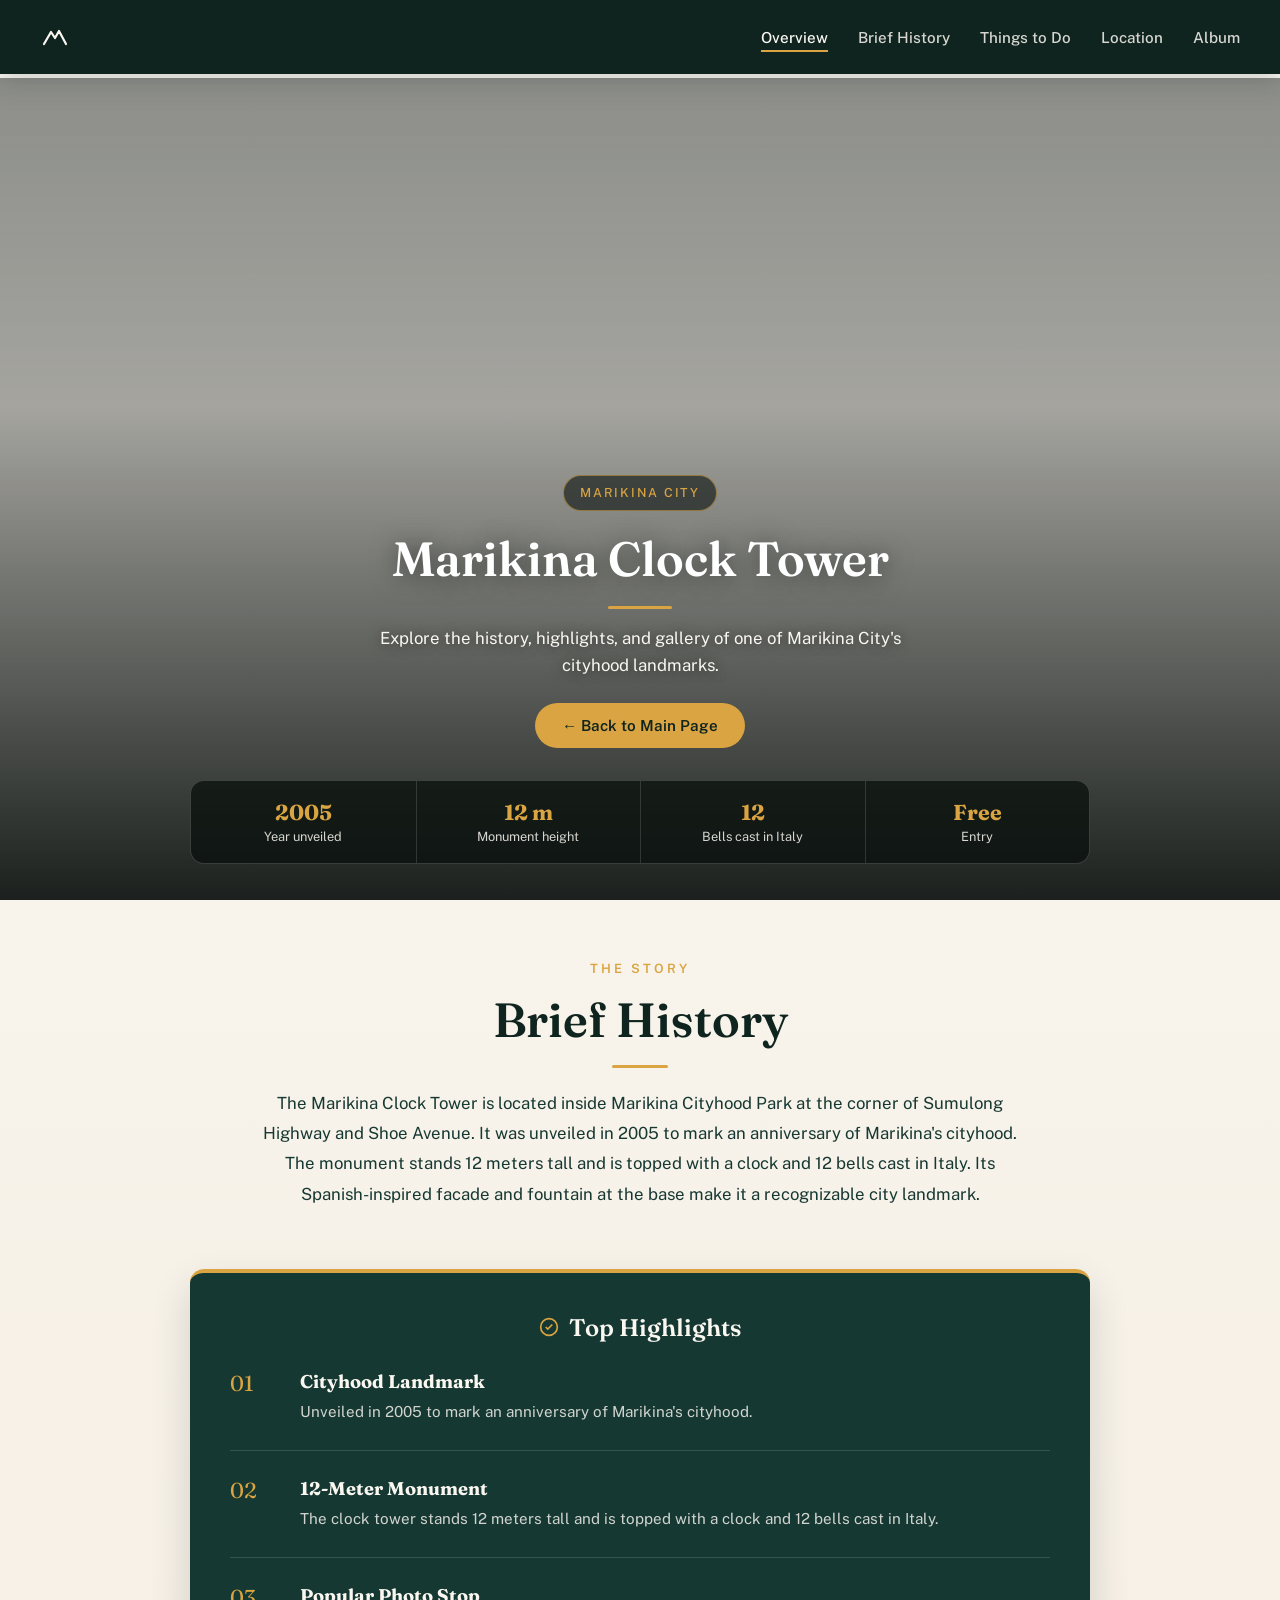
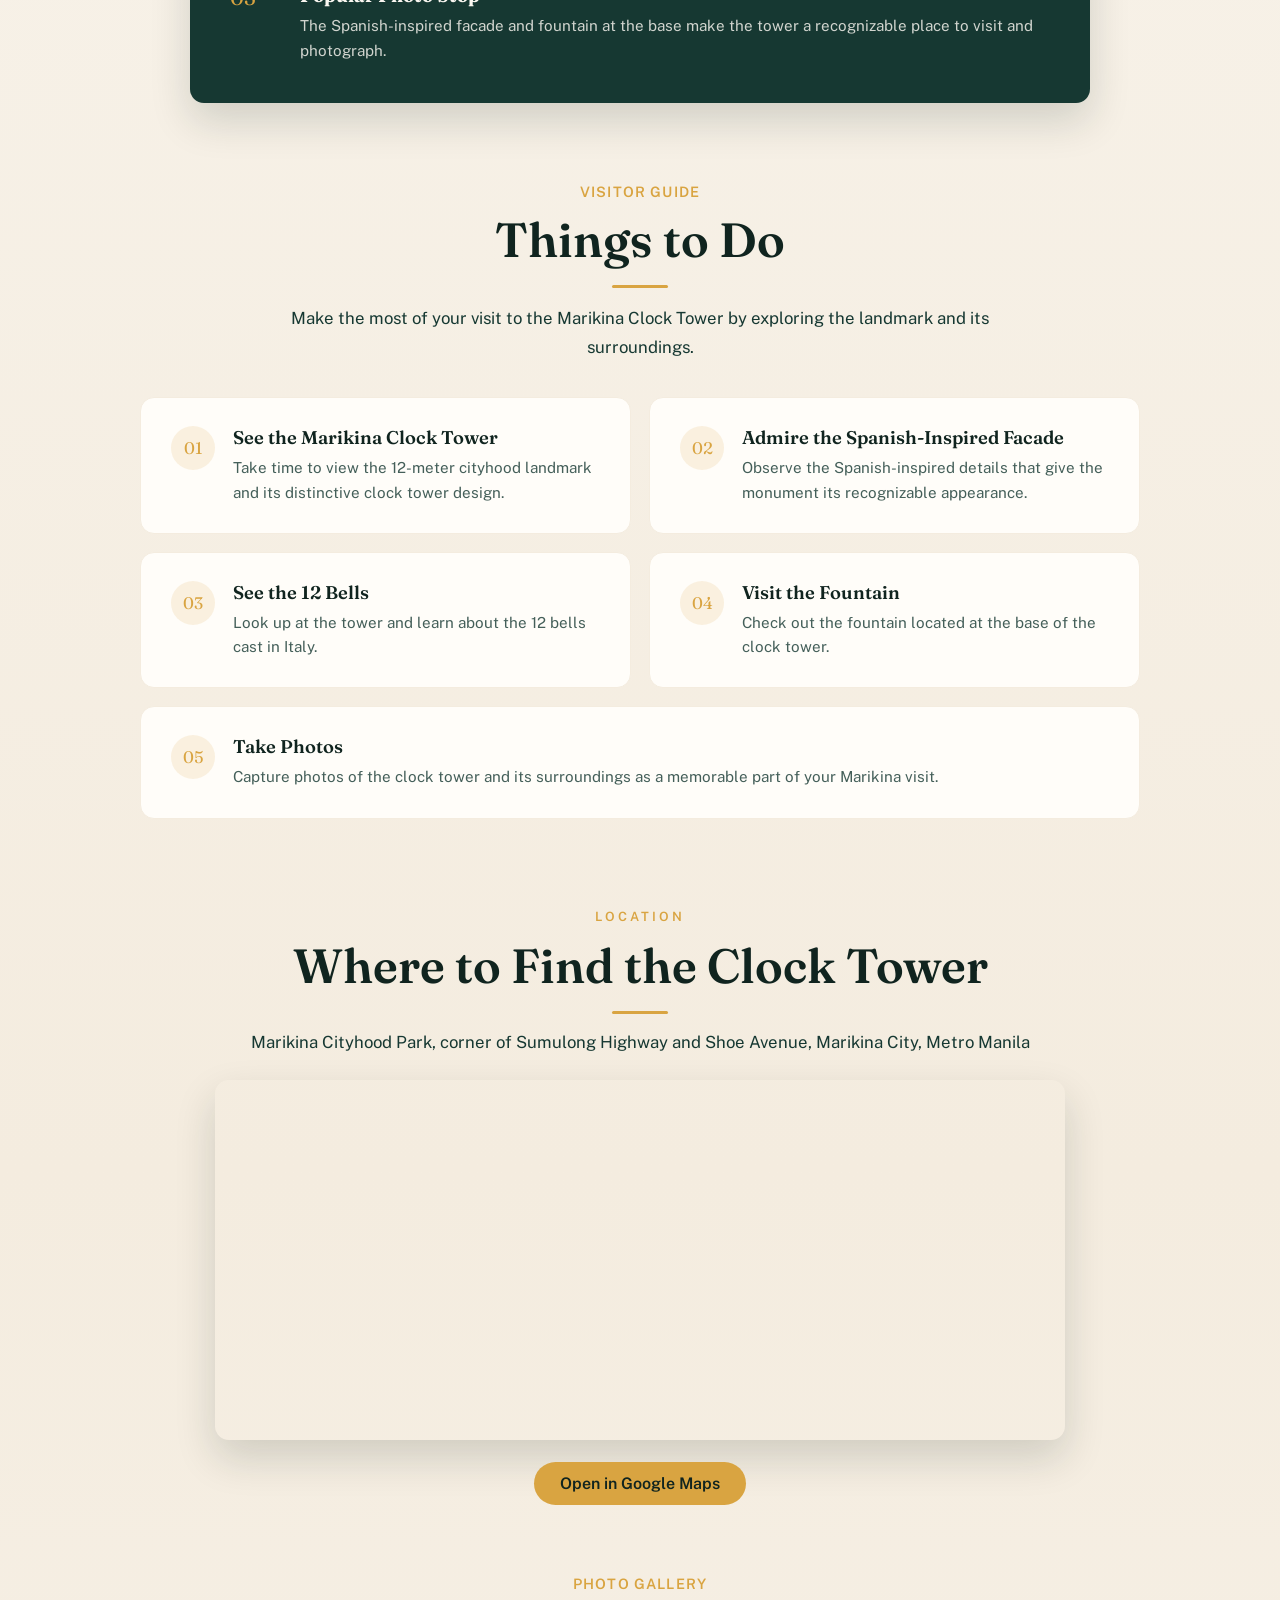
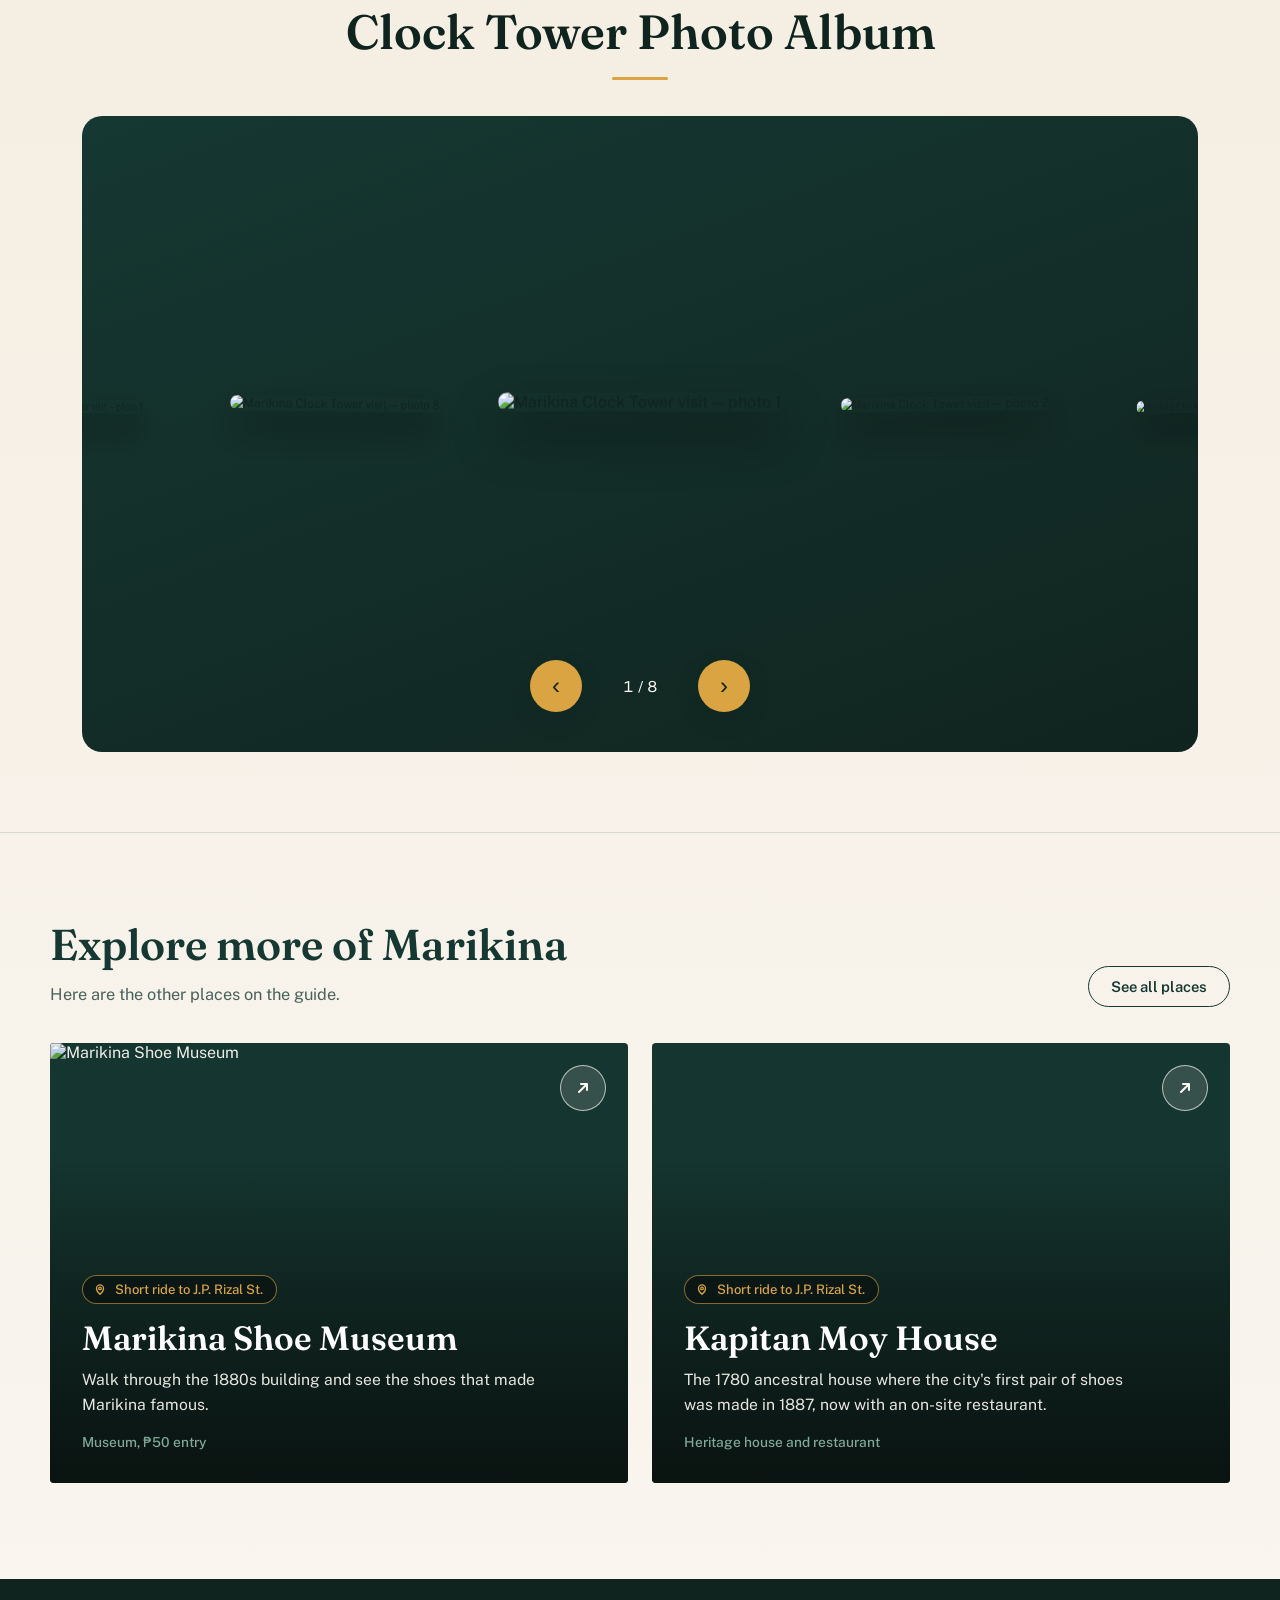
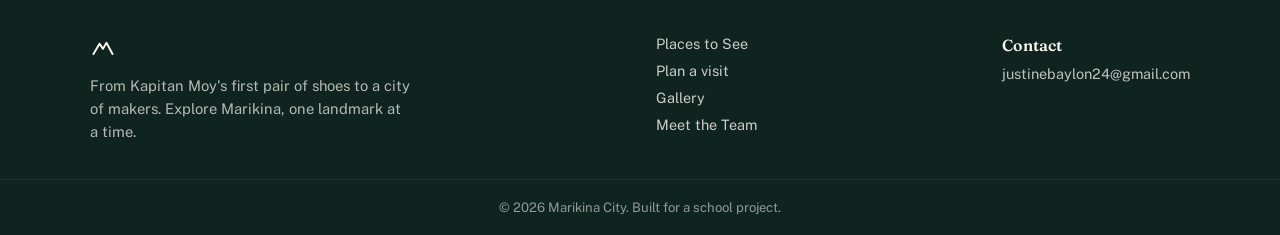
==== file/clocktowergallery.html @ 5e5886c7 "Add files via upload" ====
<!DOCTYPE html>
<html lang="en">
<head>
<meta charset="UTF-8">
<meta name="viewport" content="width=device-width, initial-scale=1.0">
<title>Gallery — Marikina City Travel Guide</title>
<link rel="preconnect" href="https://fonts.googleapis.com">
<link rel="preconnect" href="https://fonts.gstatic.com" crossorigin>
<link href="https://fonts.googleapis.com/css2?family=Fraunces:ital,opsz,wght@0,9..144,300;0,9..144,500;0,9..144,600;1,9..144,500&family=Public+Sans:wght@400;500;600&display=swap" rel="stylesheet">
<style>
:root{
  --ink:        #10241F;
  --deep-teal:  #163832;
  --forest:     #2C6B57;
  --sage:       #7FA998;
  --sand:       #F4ECDF;
  --cream:      #FAF7F1;
  --gold:       #D9A441;
  --coral:      #C9633B;

  --font-display: "Fraunces", Georgia, serif;
  --font-body: "Public Sans", -apple-system, Segoe UI, Roboto, sans-serif;

  --max-w: 1180px;
  --radius: 4px;
}

*{ box-sizing:border-box; }
html{ scroll-behavior:smooth; }
body{
  margin:0;
  font-family:var(--font-body);
  color:var(--ink);
  background:linear-gradient(180deg, var(--cream) 0%, var(--sand) 55%, var(--cream) 100%);
  -webkit-font-smoothing:antialiased;
}
h1,h2,h3{ font-family:var(--font-display); margin:0; font-weight:600; }
p{ margin:0; }
a{ color:inherit; text-decoration:none; }
img,svg{ display:block; max-width:100%; }
section{ padding:96px 32px; }
@media (max-width:720px){ section{ padding:64px 20px; } }

.btn{
  display:inline-flex;
  align-items:center;
  gap:8px;
  padding:13px 26px;
  border-radius:999px;
  font-family:var(--font-body);
  font-weight:600;
  font-size:0.95rem;
  border:1.5px solid transparent;
  cursor:pointer;
  transition:transform .18s ease, background .18s ease, color .18s ease, border-color .18s ease;
}
.btn:hover{ transform:translateY(-1px); }
.btn-solid{ background:var(--gold); color:var(--ink); }
.btn-solid:hover{ background:#e5b25c; }
.btn-outline{ border-color:rgba(250,247,241,0.6); color:var(--cream); }
.btn-outline:hover{ border-color:var(--cream); background:rgba(250,247,241,0.1); }
.about-panel-btn{
  margin-top:24px;
  border-color:var(--deep-teal);
  color:var(--deep-teal);
}
.about-panel-btn:hover{ background:var(--deep-teal); color:var(--cream); }
.btn-ghost{ border-color:var(--deep-teal); color:var(--deep-teal); }
.btn-ghost:hover{ background:var(--deep-teal); color:var(--cream); }

.site-nav{
  position:fixed;
  top:0; left:0; right:0;
  z-index:50;
  display:flex;
  align-items:center;
  gap:36px;
  padding:22px 40px;
  color:var(--cream);
  background:var(--ink);
  box-shadow:0 8px 24px rgba(16,36,31,0.18);
}
.mark{ color:var(--cream); display:flex; }
.nav-links{
  display:flex;
  gap:30px;
  margin-left:auto;
  font-size:0.95rem;
  font-weight:500;
}
.nav-links a{ opacity:0.9; transition:opacity .15s; }
.nav-links a:hover{ opacity:1; }
.nav-toggle{ display:none; background:none; border:0; cursor:pointer; padding:6px; }
.nav-toggle span{ display:block; width:22px; height:2px; background:var(--cream); margin:5px 0; }

@media (max-width:820px){
  .nav-links, .btn-ghost{ display:none; }
  .nav-toggle{ display:block; margin-left:auto; }
  .nav-links.is-open{
    display:flex;
    position:absolute;
    top:100%; left:0; right:0;
    flex-direction:column;
    gap:0;
    background:var(--ink);
    padding:8px 24px 20px;
    margin-right:0;
  }
  .nav-links.is-open a{ padding:12px 0; border-bottom:1px solid rgba(250,247,241,0.1); }
}

.hero{
  position:relative;
  min-height:100svh;
  display:flex;
  flex-direction:column;
  justify-content:flex-end;
  overflow:hidden;
  color:var(--cream);
}
.hero-slides{ position:absolute; inset:0; }
.hero-slide{
  position:absolute; inset:0;
  opacity:0;
  transition:opacity .9s ease;
}
.hero-slide.is-active{ opacity:1; }
.scene{ width:100%; height:100%; object-fit:cover; object-position:center; }

.hero-scrim{
  position:absolute; inset:0;
  background:linear-gradient(180deg, rgba(15,20,15,0.15) 0%, rgba(10,15,12,0.15) 40%, rgba(8,12,10,0.78) 100%);
  pointer-events:none;
}

.hero-content{
  position:relative;
  z-index:5;
  padding:0 48px 56px;
  max-width:680px;
}
.hero-kicker{
  font-size:0.95rem;
  font-weight:500;
  opacity:0.85;
  margin-bottom:14px;
}
.hero-title{
  font-size:clamp(2.6rem, 6vw, 4.4rem);
  line-height:1.02;
  margin-bottom:18px;
}
.hero-copy{
  font-size:1.05rem;
  line-height:1.55;
  max-width:52ch;
  opacity:0.92;
  margin-bottom:30px;
}
.hero-actions{ display:flex; gap:14px; flex-wrap:wrap; }

.hero-controls{
  position:relative;
  z-index:5;
  display:flex;
  align-items:center;
  gap:18px;
  padding:0 48px;
}
.hero-arrow{
  flex:none;
  width:42px; height:42px;
  border-radius:50%;
  border:1.5px solid rgba(250,247,241,0.45);
  background:rgba(250,247,241,0.06);
  color:var(--cream);
  display:flex; align-items:center; justify-content:center;
  cursor:pointer;
  transition:background .15s, border-color .15s;
}
.hero-arrow:hover{ background:rgba(250,247,241,0.16); border-color:var(--cream); }

.hero-thumbs{
  display:flex;
  gap:10px;
  overflow-x:auto;
  flex:1;
  scrollbar-width:none;
}
.hero-thumbs::-webkit-scrollbar{ display:none; }
.hero-thumb{
  flex:none;
  display:flex;
  align-items:center;
  gap:10px;
  padding:9px 14px 9px 9px;
  border-radius:999px;
  border:1px solid rgba(250,247,241,0.25);
  background:rgba(15,20,17,0.35);
  color:var(--cream);
  cursor:pointer;
  transition:border-color .15s, background .15s;
}
.hero-thumb:hover{ border-color:rgba(250,247,241,0.6); }
.hero-thumb.is-active{ border-color:var(--gold); background:rgba(217,164,65,0.18); }
.thumb-swatch{
  width:26px; height:26px;
  border-radius:50%;
  flex:none;
}
.swatch-0{ background:linear-gradient(180deg,#F4E3C6,#C97B58); }
.swatch-1{ background:linear-gradient(180deg,#DCEDE6,#4F8E77); }
.swatch-2{ background:linear-gradient(180deg,#F4D9B8,#A85B45); }
.swatch-3{ background:linear-gradient(180deg,#2C3E63,#0E1B33); }
.thumb-label{ font-size:0.82rem; font-weight:500; white-space:nowrap; }
@media (max-width:640px){ .thumb-label{ display:none; } }

.hero-progress{
  position:relative;
  z-index:5;
  padding:18px 48px 30px;
  display:flex;
  align-items:center;
  gap:16px;
}
.hero-count{ font-size:0.85rem; opacity:0.85; flex:none; font-variant-numeric:tabular-nums; }
.progress-track{
  flex:1;
  height:2px;
  background:rgba(250,247,241,0.25);
  border-radius:2px;
  overflow:hidden;
}
.progress-fill{
  height:100%;
  width:25%;
  background:var(--gold);
  transition:width .35s ease;
}

@media (max-width:640px){
  .hero-content{ padding:0 22px 36px; }
  .hero-controls{ padding:0 22px; }
  .hero-progress{ padding:16px 22px 24px; }
}

.about-tabs{
  max-width:var(--max-w);
  margin:0 auto 48px;
  display:flex;
  gap:12px;
  flex-wrap:wrap;
}
.about-tab{
  padding:11px 22px;
  border-radius:999px;
  border:1.5px solid var(--sand);
  background:transparent;
  color:var(--deep-teal);
  font-family:var(--font-body);
  font-weight:600;
  font-size:0.9rem;
  cursor:pointer;
  transition:background .15s, color .15s, border-color .15s;
}
.about-tab:hover{ border-color:var(--forest); }
.about-tab.is-active{ background:var(--deep-teal); color:var(--cream); border-color:var(--deep-teal); }

.about-panels{ max-width:var(--max-w); margin:0 auto; }
.about-panel{ display:none; }
.about-panel.is-active{
  display:grid;
  grid-template-columns:1fr 1.2fr;
  gap:56px;
  align-items:center;
}
.about-panel-image img{
  width:100%;
  aspect-ratio:4/3;
  object-fit:cover;
  border-radius:var(--radius);
}
.about-panel-text h2{ font-size:2rem; margin-bottom:20px; }
.about-panel-text p{ font-size:1.05rem; line-height:1.65; color:var(--deep-teal); margin-bottom:16px; }
.about-stats{
  display:flex;
  gap:32px;
  flex-wrap:wrap;
  margin-top:24px;
  padding-top:24px;
  border-top:2px solid var(--sand);
}
.stat-value{
  display:block;
  font-family:var(--font-display);
  font-size:1.7rem;
  color:var(--forest);
}
.stat-label{
  display:block;
  font-size:0.9rem;
  color:var(--deep-teal);
  opacity:0.75;
  margin-top:2px;
}
@media (max-width:820px){
  .about-panel.is-active{ grid-template-columns:1fr; gap:28px; }
}

.highlights{ background:var(--deep-teal); color:var(--cream); }
.highlights h2{
  max-width:var(--max-w);
  margin:0 auto 40px;
  font-size:2rem;
}
.highlight-grid{
  max-width:var(--max-w);
  margin:0 auto;
  display:grid;
  grid-template-columns:repeat(3, 1fr);
  gap:2px;
  background:rgba(250,247,241,0.15);
}
.highlight-card{
  background:var(--deep-teal);
  padding:36px 30px;
}
.card-icon{ width:36px; height:36px; color:var(--gold); margin-bottom:22px; }
.highlight-card h3{ font-size:1.25rem; margin-bottom:10px; }
.highlight-card p{ font-size:0.95rem; line-height:1.55; opacity:0.82; }
@media (max-width:820px){ .highlight-grid{ grid-template-columns:1fr; } }

.gallery{ max-width:var(--max-w); margin:0 auto; }
.gallery h2{ font-size:2rem; margin-bottom:12px; }
.gallery-subtitle{
  font-size:1.05rem;
  color:var(--deep-teal);
  margin-bottom:48px;
  max-width:56ch;
}

.gallery-hero{
  position:relative;
  margin-top:78px;
  min-height:calc(100svh - 78px);
  display:flex;
  flex-direction:column;
  justify-content:flex-end;
  overflow:hidden;
  color:var(--cream);
}
.gallery-hero-bg{
  position:absolute;
  top:-12%; left:0; right:0;
  height:124%;
  background:url('pictures/57.jpg') center/cover no-repeat;
  will-change:transform;
  pointer-events:none;
}
.gallery-hero-scrim{
  position:absolute; inset:0;
  background:linear-gradient(180deg, rgba(15,20,15,0.15) 0%, rgba(10,15,12,0.25) 45%, rgba(8,12,10,0.85) 100%);
  pointer-events:none;
}
.gallery-page{ padding:0; max-width:none; }
.gallery-page-head{
  position:relative;
  z-index:2;
  max-width:640px;
  margin:0 auto;
  padding:0 40px 64px;
  text-align:center;
}
.gallery-page-kicker{
  font-size:0.95rem;
  font-weight:500;
  color:var(--gold);
  margin-bottom:10px;
}
.gallery-page-head h1{ font-size:clamp(2.2rem, 5vw, 3rem); margin-bottom:16px; }
.gallery-page-head p{ font-size:1.05rem; line-height:1.6; color:var(--cream); opacity:.92; }
.gallery-back-btn{ margin-top:24px; background:var(--gold); color:var(--ink); }
.gallery-back-btn:hover{ background:#e5b25c; }
.gallery-body{ max-width:var(--max-w); margin:0 auto; padding:64px 32px 80px; }
@media (max-width:640px){
  .gallery-page-head{ padding:0 22px 44px; }
  .gallery-body{ padding:48px 20px 56px; }
}

.cf-stage{
  position:relative;
  display:flex;
  flex-direction:column;
  align-items:center;
  justify-content:center;
  gap:28px;
  padding:48px 24px 56px;
  border-radius:16px;
  background:linear-gradient(160deg, rgba(217,164,65,0.10) 0%, rgba(22,56,50,0.06) 100%);
  border:1px solid rgba(22,56,50,0.08);
  perspective:1400px;
}
.cf-track{
  position:relative;
  width:100%;
  max-width:640px;
  height:460px;
  transform-style:preserve-3d;
}
.cf-card{
  position:absolute;
  top:50%;
  left:50%;
  max-width:480px;
  max-height:460px;
  width:auto;
  height:auto;
  border-radius:var(--radius);
  overflow:hidden;
  box-shadow:0 20px 40px rgba(16,36,31,0.28);
  cursor:pointer;
  transition:transform .5s ease, opacity .5s ease;
  backface-visibility:hidden;
}
.cf-card img{
  display:block;
  max-width:480px;
  max-height:460px;
  width:auto;
  height:auto;
  border-radius:var(--radius);
}
.cf-controls{
  position:relative;
  z-index:10;
  display:flex;
  justify-content:center;
  gap:20px;
}
.cf-arrow{
  width:52px; height:52px;
  border-radius:50%;
  border:none;
  background:var(--deep-teal);
  color:var(--cream);
  font-size:1.5rem;
  line-height:1;
  display:flex; align-items:center; justify-content:center;
  cursor:pointer;
  box-shadow:0 8px 20px rgba(16,36,31,0.25);
  transition:background .15s, transform .15s;
}
.cf-arrow:hover{ background:var(--forest); transform:translateY(-2px); }
@media (max-width:640px){
  .cf-track{ max-width:320px; height:340px; }
  .cf-card{ max-width:300px; max-height:340px; }
  .cf-card img{ max-width:300px; max-height:340px; }
  .cf-arrow{ width:44px; height:44px; font-size:1.3rem; }
}
@media (prefers-reduced-motion: reduce){
  .cf-card{ transition:none; }
}

.visit{ background:var(--sand); }
.visit-inner{
  max-width:640px;
  margin:0 auto;
  text-align:center;
}
.visit h2{ font-size:2rem; margin-bottom:16px; }
.visit p{ font-size:1.05rem; line-height:1.6; color:var(--deep-teal); margin-bottom:28px; }

.site-footer{
  background:var(--ink);
  color:var(--cream);
  font-size:0.9rem;
}
.footer-top{
  max-width:var(--max-w);
  margin:0 auto;
  display:flex;
  flex-wrap:wrap;
  gap:40px;
  justify-content:space-between;
  padding:56px 40px 36px;
}
.footer-about{ max-width:320px; }
.footer-about .mark{ color:var(--cream); margin-bottom:14px; }
.footer-about p{ opacity:0.7; line-height:1.55; font-size:0.92rem; }
.footer-links{ display:flex; flex-direction:column; gap:10px; }
.footer-links a{ opacity:0.8; }
.footer-links a:hover{ opacity:1; }
.footer-contact h3{
  font-family:var(--font-display);
  font-size:1rem;
  font-weight:600;
  margin-bottom:10px;
}
.footer-contact p{ opacity:0.75; margin-bottom:10px; }
.footer-social{ display:flex; gap:16px; }
.footer-social a{ opacity:0.8; font-size:0.85rem; }
.footer-social a:hover{ opacity:1; }
.footer-bottom{
  text-align:center;
  padding:20px 24px;
  border-top:1px solid rgba(250,247,241,0.12);
  opacity:0.55;
  font-size:0.82rem;
}
@media (max-width:640px){
  .footer-top{ padding:40px 22px 28px; gap:28px; }
}

.visit-maps{
  max-width:var(--max-w);
  margin:0 auto 40px;
  display:grid;
  grid-template-columns:repeat(3, 1fr);
  gap:24px;
  padding:0 32px;
}
.visit-map-card{ text-align:left; }
.visit-map-card iframe{
  width:100%;
  height:220px;
  border:0;
  border-radius:var(--radius);
  display:block;
}
.visit-map-card p{
  margin-top:10px;
  font-size:0.85rem;
  line-height:1.4;
  color:var(--deep-teal);
}
.visit-map-card strong{ font-family:var(--font-display); font-weight:600; }
@media (max-width:820px){
  .visit-maps{ grid-template-columns:1fr; padding:0 20px; }
}

@media (prefers-reduced-motion: reduce){
  html{ scroll-behavior:auto; }
  .hero-slide{ transition:none; }
  .btn{ transition:none; }
}
:focus-visible{
  outline:2px solid var(--gold);
  outline-offset:2px;
}

/* ===== VISITOR GUIDE SECTIONS ===== */
.brief-history{max-width:900px;margin:20px auto 60px;text-align:center;}
.brief-history h2{font-size:clamp(2rem,5vw,3rem);margin-bottom:20px;}
.brief-history p{max-width:760px;margin:0 auto;font-size:1.05rem;line-height:1.8;color:var(--deep-teal);}
.about-highlights{max-width:900px;margin:0 auto 80px;padding:40px;background:var(--deep-teal);color:var(--cream);border-radius:var(--radius);box-shadow:0 18px 40px rgba(16,36,31,0.16);}
.about-highlights h3{display:flex;align-items:center;gap:10px;font-size:1.5rem;margin-bottom:28px;justify-content:center;}
.about-highlights h3 svg{color:var(--gold);stroke:var(--gold);flex:none;}
.about-highlights ol{list-style:none;padding:0;margin:0;display:grid;gap:26px;}
.about-highlights li{display:grid;grid-template-columns:52px 1fr;gap:18px;align-items:start;padding-bottom:26px;border-bottom:1px solid rgba(250,247,241,0.14);}
.about-highlights li:last-child{padding-bottom:0;border-bottom:0;}
.highlight-num,.thing-number{font-family:var(--font-display);font-size:1.35rem;color:var(--gold);}
.about-highlights strong,.thing-card h3{display:block;font-family:var(--font-display);font-size:1.15rem;margin-bottom:7px;}
.about-highlights li p,.thing-card p{font-size:.95rem;line-height:1.6;opacity:.82;}
.things-to-do{max-width:900px;margin:0 auto 90px;padding:0;}
.things-to-do-head{text-align:center;margin-bottom:36px;}
.section-kicker{font-size:.9rem;font-weight:600;letter-spacing:.08em;text-transform:uppercase;color:var(--gold);margin-bottom:10px;}
.things-to-do-head h2{font-size:clamp(2rem,5vw,3rem);margin-bottom:16px;}
.things-to-do-head>p:last-child{max-width:700px;margin:0 auto;font-size:1.05rem;line-height:1.7;color:var(--deep-teal);}
.things-to-do-grid{display:grid;grid-template-columns:1fr;gap:18px;}
.thing-card{display:grid;grid-template-columns:52px 1fr;gap:18px;align-items:start;padding:28px 30px;border:1px solid var(--sand);background:#fffdf9;border-radius:var(--radius);}
.thing-card:hover{transform:translateY(-5px);box-shadow:0 15px 35px rgba(16,36,31,.12);}
.thing-card p{color:var(--deep-teal);opacity:.8;}
@media(max-width:640px){
  .about-highlights{padding:28px 22px;margin-bottom:60px;}
  .about-highlights li,.thing-card{grid-template-columns:40px 1fr;gap:12px;}
  .things-to-do{margin-bottom:70px;}
}
/* Mobile nav fix: stop coverflow cards from widening the page */
html,body{ overflow-x:hidden; }
.cf-stage{ overflow:hidden; }

/* Location section */
#location{ max-width:850px; margin:0 auto 70px; text-align:center; scroll-margin-top:100px; }
#location .section-kicker{ font-size:.8rem; letter-spacing:3px; text-transform:uppercase; color:var(--gold); margin-bottom:12px; }
#location h2{ font-size:clamp(2rem,5vw,3rem); margin:0 0 14px; }
.location-address{ font-size:1.05rem; line-height:1.7; color:var(--deep-teal); margin-bottom:24px; }
.location-map{ border-radius:var(--radius); overflow:hidden; box-shadow:0 18px 40px rgba(16,36,31,.16); }
.location-map iframe{ width:100%; height:360px; border:0; display:block; }
.location-dir{ display:inline-block; margin-top:22px; padding:12px 26px; background:var(--gold); color:var(--ink); font-weight:600; border-radius:var(--radius); transition:background .15s; }
.location-dir:hover{ background:#e5b25c; }
@media (max-width:640px){ .location-map iframe{ height:280px; } }

/* ===== ENHANCEMENTS ===== */
:root{ --ease:cubic-bezier(.22,1,.36,1); }
html{ scroll-padding-top:96px; }
[id]{ scroll-margin-top:100px; }
.kapitan-moy-info,.things-to-do{ padding:0; }
.gallery-body{ padding-top:40px; }

.nav-links a{ position:relative; padding:6px 0; opacity:.85; }
.nav-links a::after{ content:""; position:absolute; left:0; right:0; bottom:0; height:2px; background:var(--gold); transform:scaleX(0); transform-origin:left; transition:transform .3s var(--ease); }
.nav-links a:hover::after,.nav-links a.is-current::after{ transform:scaleX(1); }
.nav-links a:hover,.nav-links a.is-current{ opacity:1; }
.scroll-progress{ position:absolute; left:0; bottom:0; height:3px; width:100%; background:var(--gold); transform:scaleX(0); transform-origin:left; }

.gallery-hero-scrim{ background:linear-gradient(180deg,rgba(8,14,12,.45) 0%,rgba(8,14,12,.35) 40%,rgba(8,14,12,.92) 100%); }
.gallery-page-head{ padding-bottom:32px; }
.gallery-page-head p.gallery-page-kicker{ display:inline-block; padding:7px 16px; border-radius:999px; background:rgba(8,14,12,.6); border:1px solid rgba(217,164,65,.55); font-size:.78rem; letter-spacing:.14em; text-transform:uppercase; color:var(--gold); opacity:1; text-shadow:none; margin-bottom:18px; }
.gallery-page-head h1{ color:#fff; text-shadow:0 2px 24px rgba(0,0,0,.55); }
.gallery-page-head h1::after{ content:""; display:block; width:64px; height:3px; background:var(--gold); margin:18px auto 0; border-radius:2px; }
.gallery-page-head p{ opacity:1; text-shadow:0 1px 12px rgba(0,0,0,.6); }
.gallery-back-btn{ text-shadow:none; }
.museum-facts{ position:relative; z-index:2; list-style:none; margin:0 auto 36px; padding:0; display:grid; grid-template-columns:repeat(4,1fr); max-width:900px; width:calc(100% - 64px); background:rgba(8,14,12,.72); border:1px solid rgba(250,247,241,.18); border-radius:14px; }
.museum-facts li{ padding:18px 14px; text-align:center; border-left:1px solid rgba(250,247,241,.14); }
.museum-facts li:first-child{ border-left:0; }
.museum-facts strong{ display:block; font-family:var(--font-display); font-size:1.35rem; color:var(--gold); }
.museum-facts span{ font-size:.8rem; opacity:.85; }
@media (max-width:640px){
  .museum-facts{ grid-template-columns:repeat(2,1fr); width:calc(100% - 40px); }
  .museum-facts li:nth-child(3){ border-left:0; }
  .museum-facts li:nth-child(n+3){ border-top:1px solid rgba(250,247,241,.14); }
}

.brief-history h2::after,.things-to-do-head h2::after,#location h2::after{ content:""; display:block; width:56px; height:3px; background:var(--gold); margin:16px auto 0; border-radius:2px; }
.gallery-body .about-highlights{ border-top:4px solid var(--gold); border-radius:14px; }
.gallery-body .about-highlights li{ transition:transform .3s var(--ease); }
.gallery-body .about-highlights li:hover{ transform:translateX(6px); }

.gallery-body .things-to-do{ max-width:1000px; }
.gallery-body .things-to-do-grid{ grid-template-columns:repeat(2,1fr); }
.gallery-body .thing-card:nth-child(odd):last-child{ grid-column:1/-1; }
.gallery-body .thing-card{ position:relative; overflow:hidden; border-radius:14px; grid-template-columns:44px 1fr; }
.gallery-body .thing-card.reveal{ transition:opacity .7s var(--ease) var(--d,0s), transform .7s var(--ease) var(--d,0s), box-shadow .35s ease; }
.gallery-body .thing-card.reveal.is-visible:hover{ transition-delay:0s; }
.gallery-body .thing-card:nth-child(even){ --d:.1s; }
.gallery-body .thing-card::before{ content:""; position:absolute; left:0; top:0; bottom:0; width:4px; background:var(--gold); transform:scaleY(0); transform-origin:top; transition:transform .4s var(--ease); }
.gallery-body .thing-card:hover::before{ transform:scaleY(1); }
.gallery-body .thing-number{ width:44px; height:44px; border-radius:50%; display:grid; place-items:center; background:rgba(217,164,65,.14); font-size:1.05rem; }
@media (max-width:700px){
  .gallery-body .things-to-do-grid{ grid-template-columns:1fr; }
  .gallery-body .thing-card:nth-child(odd):last-child{ grid-column:auto; }
  .gallery-body .thing-card{ grid-template-columns:44px 1fr; }
}

#location .location-map{ border-radius:14px; }
.location-dir{ border-radius:999px; }

.cf-stage{ border:0; border-radius:20px; background:linear-gradient(160deg,#163832,#10241F); padding:56px 24px 40px; }
.cf-stage:focus-visible{ outline:2px solid var(--gold); }
.cf-card{ border-radius:10px; box-shadow:0 24px 50px rgba(0,0,0,.45); }
.cf-controls{ align-items:center; }
.cf-arrow{ background:var(--gold); color:var(--ink); }
.cf-arrow:hover{ background:#e5b25c; }
.cf-count{ min-width:76px; text-align:center; color:var(--cream); font-size:.95rem; font-variant-numeric:tabular-nums; }

.reveal{ opacity:0; transform:translate3d(0,26px,0); transition:opacity .7s var(--ease) var(--d,0s), transform .7s var(--ease) var(--d,0s); }
.reveal.is-visible{ opacity:1; transform:none; }
@media (prefers-reduced-motion:reduce){ .reveal{ opacity:1; transform:none; transition:none; } }
.to-top{ position:fixed; right:22px; bottom:22px; z-index:60; width:48px; height:48px; border-radius:50%; border:0; background:var(--gold); color:var(--ink); display:grid; place-items:center; cursor:pointer; box-shadow:0 10px 24px rgba(16,36,31,.35); opacity:0; visibility:hidden; transform:translateY(12px); transition:opacity .3s var(--ease), transform .3s var(--ease), visibility .3s, background .15s; }
.to-top.is-shown{ opacity:1; visibility:visible; transform:none; }
.to-top:hover{ background:#e5b25c; }
.gallery-body .brief-history p.section-kicker{ font-size:.8rem; letter-spacing:3px; text-transform:uppercase; color:var(--gold); margin-bottom:12px; line-height:1.4; }
.gallery-body .thing-card.reveal.is-visible:hover{ transform:translateY(-5px); box-shadow:0 15px 35px rgba(16,36,31,.12); }

/* ===== EXPLORE MORE (end-of-page navigation to the other places) ===== */
.explore-more{ padding:88px 32px 96px; border-top:1px solid rgba(22,56,50,.14); }
.em-inner{ max-width:var(--max-w); margin:0 auto; }
.em-head{ display:flex; align-items:flex-end; justify-content:space-between; gap:24px; flex-wrap:wrap; margin-bottom:36px; }
.em-head h2{ font-size:clamp(1.9rem,4.2vw,2.7rem); line-height:1.1; color:var(--deep-teal); }
.em-head p{ margin-top:12px; font-size:1.02rem; line-height:1.6; color:var(--deep-teal); opacity:.78; max-width:46ch; }
.em-all{ display:inline-flex; align-items:center; gap:8px; padding:11px 22px; border:1.5px solid var(--deep-teal); border-radius:999px; font-weight:600; font-size:.92rem; color:var(--deep-teal); transition:background .18s ease, color .18s ease; }
.em-all:hover{ background:var(--deep-teal); color:var(--cream); }
.em-grid{ display:grid; grid-template-columns:repeat(2,1fr); gap:24px; }
.em-card{ position:relative; display:flex; flex-direction:column; justify-content:flex-end; min-height:440px; border-radius:var(--radius); overflow:hidden; background:var(--deep-teal); color:var(--cream); isolation:isolate; }
.em-card img{ position:absolute; inset:0; width:100%; height:100%; object-fit:cover; z-index:-2; transform:scale(var(--zoom,1)); transition:transform .9s var(--ease); }
.em-card::before{ content:""; position:absolute; inset:0; z-index:-1; background:linear-gradient(180deg, rgba(8,14,12,.05) 25%, rgba(8,14,12,.45) 55%, rgba(8,14,12,.88) 100%); }
.em-card:hover img{ transform:scale(calc(var(--zoom,1) * 1.05)); }
.em-body{ padding:32px 32px 30px; max-width:520px; }
.em-chip{ display:inline-flex; align-items:center; gap:8px; padding:6px 13px 6px 10px; margin-bottom:16px; border-radius:999px; background:rgba(8,14,12,.55); border:1px solid rgba(217,164,65,.6); font-size:.82rem; font-weight:500; color:var(--gold); backdrop-filter:blur(4px); }
.em-chip svg{ flex:none; }
.em-body h3{ font-size:clamp(1.6rem,3vw,2.1rem); line-height:1.1; margin-bottom:10px; color:#fff; }
.em-body p{ font-size:.98rem; line-height:1.6; opacity:.92; }
.em-body p.em-meta{ margin-top:14px; font-size:.86rem; font-weight:500; color:var(--sage); opacity:1; }
.em-go{ position:absolute; top:22px; right:22px; width:46px; height:46px; display:grid; place-items:center; border-radius:50%; background:rgba(250,247,241,.14); border:1.5px solid rgba(250,247,241,.7); color:var(--cream); backdrop-filter:blur(4px); transition:background .25s ease, color .25s ease, border-color .25s ease, transform .35s var(--ease); }
.em-card:hover .em-go, .em-card:focus-visible .em-go{ background:var(--gold); border-color:var(--gold); color:var(--ink); transform:rotate(45deg); }
.em-card:focus-visible{ outline:3px solid var(--gold); outline-offset:3px; }
@media (max-width:820px){
  .em-grid{ grid-template-columns:1fr; }
  .em-card{ min-height:380px; }
}
@media (max-width:720px){
  .explore-more{ padding:64px 20px 72px; }
  .em-body{ padding:24px 22px 24px; }
}
@media (prefers-reduced-motion:reduce){
  .em-card img, .em-go{ transition:none; }
  .em-card:hover img{ transform:scale(var(--zoom,1)); }
}
</style>
</head>
<body>

<header class="site-nav" id="siteNav">
  <a href="../index.html" class="mark" aria-label="Home">
    <svg width="30" height="30" viewBox="0 0 30 30" fill="none">
      <path d="M4 22L11 10L15 16L19 9L26 22" stroke="currentColor" stroke-width="2.2" stroke-linecap="round" stroke-linejoin="round"/>
    </svg>
  </a>

  <nav class="nav-links" aria-label="Primary">
    <a href="#top">Overview</a>
    <a href="#brief-history">Brief History</a>
    <a href="#things-to-do">Things to Do</a>
    <a href="#location">Location</a>
    <a href="#album">Album</a>
  </nav>

  <button class="nav-toggle" aria-label="Open menu" aria-expanded="false">
    <span></span><span></span><span></span>
  </button>
  <div class="scroll-progress" id="scrollProgress"></div>
</header>

<section class="gallery-page" id="top">

  <div class="gallery-hero">
    <div class="gallery-hero-bg" id="heroBg"></div>
    <div class="gallery-hero-scrim"></div>
    <div class="gallery-page-head">
      <p class="gallery-page-kicker">Marikina City</p>
      <h1>Marikina Clock Tower</h1>
      <p>Explore the history, highlights, and gallery of one of Marikina City's cityhood landmarks.</p>
      <a class="btn gallery-back-btn" href="../index.html#explore">← Back to Main Page</a>
    </div>
    <ul class="museum-facts reveal">
      <li><strong>2005</strong><span>Year unveiled</span></li>
      <li><strong>12 m</strong><span>Monument height</span></li>
      <li><strong>12</strong><span>Bells cast in Italy</span></li>
      <li><strong>Free</strong><span>Entry</span></li>
    </ul>
  </div>

  <div class="gallery-body">

  <div class="brief-history reveal" id="brief-history">
    <p class="section-kicker">The Story</p>
    <h2>Brief History</h2>
    <p>
      The Marikina Clock Tower is located inside Marikina Cityhood Park at the corner
      of Sumulong Highway and Shoe Avenue. It was unveiled in 2005 to mark an
      anniversary of Marikina's cityhood. The monument stands 12 meters tall and is
      topped with a clock and 12 bells cast in Italy. Its Spanish-inspired facade and
      fountain at the base make it a recognizable city landmark.
    </p>
  </div>

  <aside class="about-highlights reveal">
    <h3>
      <svg xmlns="http://www.w3.org/2000/svg" viewBox="0 0 24 24" width="20" height="20" fill="none" stroke="currentColor" stroke-width="2">
        <circle cx="12" cy="12" r="10"/>
        <path d="M8 12l2.5 2.5L16 9"/>
      </svg>
      Top Highlights
    </h3>
    <ol>
      <li><span class="highlight-num">01</span><div><strong>Cityhood Landmark</strong><p>Unveiled in 2005 to mark an anniversary of Marikina's cityhood.</p></div></li>
      <li><span class="highlight-num">02</span><div><strong>12-Meter Monument</strong><p>The clock tower stands 12 meters tall and is topped with a clock and 12 bells cast in Italy.</p></div></li>
      <li><span class="highlight-num">03</span><div><strong>Popular Photo Stop</strong><p>The Spanish-inspired facade and fountain at the base make the tower a recognizable place to visit and photograph.</p></div></li>
    </ol>
  </aside>

  <section class="things-to-do" id="things-to-do">
    <div class="things-to-do-head reveal">
      <p class="section-kicker">Visitor Guide</p>
      <h2>Things to Do</h2>
      <p>Make the most of your visit to the Marikina Clock Tower by exploring the landmark and its surroundings.</p>
    </div>

    <div class="things-to-do-grid">
      <div class="thing-card reveal"><span class="thing-number">01</span><div><h3>See the Marikina Clock Tower</h3><p>Take time to view the 12-meter cityhood landmark and its distinctive clock tower design.</p></div></div>
      <div class="thing-card reveal"><span class="thing-number">02</span><div><h3>Admire the Spanish-Inspired Facade</h3><p>Observe the Spanish-inspired details that give the monument its recognizable appearance.</p></div></div>
      <div class="thing-card reveal"><span class="thing-number">03</span><div><h3>See the 12 Bells</h3><p>Look up at the tower and learn about the 12 bells cast in Italy.</p></div></div>
      <div class="thing-card reveal"><span class="thing-number">04</span><div><h3>Visit the Fountain</h3><p>Check out the fountain located at the base of the clock tower.</p></div></div>
      <div class="thing-card reveal"><span class="thing-number">05</span><div><h3>Take Photos</h3><p>Capture photos of the clock tower and its surroundings as a memorable part of your Marikina visit.</p></div></div>
    </div>
  </section>


  <div id="location" class="reveal">
    <p class="section-kicker">Location</p>
    <h2>Where to Find the Clock Tower</h2>
    <p class="location-address">Marikina Cityhood Park, corner of Sumulong Highway and Shoe Avenue, Marikina City, Metro Manila</p>
    <div class="location-map">
      <iframe src="https://maps.google.com/maps?q=Marikina+Cityhood+Park%2C+Sumulong+Highway+and+Shoe+Avenue%2C+Marikina&amp;output=embed" title="Map of Marikina Clock Tower" loading="lazy" referrerpolicy="no-referrer-when-downgrade" allowfullscreen></iframe>
    </div>
    <a class="location-dir" href="https://www.google.com/maps/search/?api=1&amp;query=Marikina+Cityhood+Park%2C+Sumulong+Highway+and+Shoe+Avenue%2C+Marikina" target="_blank" rel="noopener">Open in Google Maps</a>
  </div>

  <div class="things-to-do-head reveal" id="album">
    <p class="section-kicker">Photo Gallery</p>
    <h2>Clock Tower Photo Album</h2>
  </div>

  <div class="cf-stage reveal" tabindex="0" aria-label="Photo album, use arrow keys">
    <div class="cf-track" id="galleryTrack">
      <div class="cf-card"><img loading="lazy" decoding="async" src="pictures/57.jpg" alt="Marikina Clock Tower visit — photo 1"></div>
      <div class="cf-card"><img loading="lazy" decoding="async" src="pictures/58.jpg" alt="Marikina Clock Tower visit — photo 2"></div>
      <div class="cf-card"><img loading="lazy" decoding="async" src="pictures/59.jpg" alt="Marikina Clock Tower visit — photo 3"></div>
      <div class="cf-card"><img loading="lazy" decoding="async" src="pictures/60.jpg" alt="Marikina Clock Tower visit — photo 4"></div>
      <div class="cf-card"><img loading="lazy" decoding="async" src="pictures/61.jpg" alt="Marikina Clock Tower visit — photo 5"></div>
      <div class="cf-card"><img loading="lazy" decoding="async" src="pictures/62.jpg" alt="Marikina Clock Tower visit — photo 6"></div>
      <div class="cf-card"><img loading="lazy" decoding="async" src="pictures/63.jpg" alt="Marikina Clock Tower visit — photo 7"></div>
      <div class="cf-card"><img loading="lazy" decoding="async" src="pictures/64.jpg" alt="Marikina Clock Tower visit — photo 8"></div>
    </div>

  <div class="cf-controls">
    <button class="cf-arrow" data-cf-dir="-1" aria-label="Previous photo">‹</button>
    <span class="cf-count" id="cfCount" aria-live="polite"></span>
    <button class="cf-arrow" data-cf-dir="1" aria-label="Next photo">›</button>
  </div>

  </div>

</section>

<section class="explore-more" id="explore-more" aria-labelledby="exploreMoreTitle">
  <div class="em-inner">
    <div class="em-head reveal">
      <div>
        <h2 id="exploreMoreTitle">Explore more of Marikina</h2>
        <p>Here are the other places on the guide.</p>
      </div>
      <a class="em-all" href="../index.html#explore">See all places</a>
    </div>
    <div class="em-grid">
      <a class="em-card reveal" href="shoegallery.html" style="--d:0.08s">
        <img loading="lazy" decoding="async" src="pictures/-2.jpg" alt="Marikina Shoe Museum">
        <span class="em-go" aria-hidden="true"><svg width="18" height="18" viewBox="0 0 18 18" aria-hidden="true"><path d="M5 13 L13 5 M7 5 H13 V11" stroke="currentColor" stroke-width="2" fill="none" stroke-linecap="round" stroke-linejoin="round"/></svg></span>
        <div class="em-body">
          <span class="em-chip"><svg width="14" height="14" viewBox="0 0 24 24" fill="none" stroke="currentColor" stroke-width="2.2" stroke-linecap="round" stroke-linejoin="round" aria-hidden="true"><path d="M12 21s-6-5.2-6-10a6 6 0 1 1 12 0c0 4.8-6 10-6 10z"/><circle cx="12" cy="11" r="2.2"/></svg>Short ride to J.P. Rizal St.</span>
          <h3>Marikina Shoe Museum</h3>
          <p>Walk through the 1880s building and see the shoes that made Marikina famous.</p>
          <p class="em-meta">Museum, ₱50 entry</p>
        </div>
      </a>
      <a class="em-card reveal" href="kapitanmoygallery.html" style="--d:0.18s">
        <img loading="lazy" decoding="async" src="pictures/41.jpg" alt="Kapitan Moy Heritage House" style="--zoom:1.7; transform-origin:58% 52%">
        <span class="em-go" aria-hidden="true"><svg width="18" height="18" viewBox="0 0 18 18" aria-hidden="true"><path d="M5 13 L13 5 M7 5 H13 V11" stroke="currentColor" stroke-width="2" fill="none" stroke-linecap="round" stroke-linejoin="round"/></svg></span>
        <div class="em-body">
          <span class="em-chip"><svg width="14" height="14" viewBox="0 0 24 24" fill="none" stroke="currentColor" stroke-width="2.2" stroke-linecap="round" stroke-linejoin="round" aria-hidden="true"><path d="M12 21s-6-5.2-6-10a6 6 0 1 1 12 0c0 4.8-6 10-6 10z"/><circle cx="12" cy="11" r="2.2"/></svg>Short ride to J.P. Rizal St.</span>
          <h3>Kapitan Moy House</h3>
          <p>The 1780 ancestral house where the city's first pair of shoes was made in 1887, now with an on-site restaurant.</p>
          <p class="em-meta">Heritage house and restaurant</p>
        </div>
      </a>
    </div>
  </div>
</section>

<button class="to-top" id="toTop" aria-label="Back to top" type="button">
  <svg width="20" height="20" viewBox="0 0 24 24" fill="none" stroke="currentColor" stroke-width="2.4" stroke-linecap="round" stroke-linejoin="round" aria-hidden="true"><path d="M12 19V5M5 12l7-7 7 7"/></svg>
</button>

<footer class="site-footer">
  <div class="footer-top">
    <div class="footer-about">
      <a href="../index.html#top" class="mark" aria-label="Home">
        <svg width="26" height="26" viewBox="0 0 30 30" fill="none">
          <path d="M4 22L11 10L15 16L19 9L26 22" stroke="currentColor" stroke-width="2.2" stroke-linecap="round" stroke-linejoin="round"/>
        </svg>
      </a>
      <p>From Kapitan Moy's first pair of shoes to a city of makers. Explore Marikina, one landmark at a time.</p>
    </div>

     <nav class="footer-links" aria-label="Footer">
      <a href="../index.html#explore">Places to See</a>
      <a href="../index.html#visit">Plan a visit</a>
      <a href="../index.html#gallery">Gallery</a>
      <a href="member.html">Meet the Team</a>
    </nav>

    <div class="footer-contact">
      <h3>Contact</h3>
      <p>justinebaylon24@gmail.com</p>
    </div>
  </div>

  <div class="footer-bottom">
    <p>&copy; 2026 Marikina City. Built for a school project.</p>
  </div>
</footer>

<script>

(function () {
  const track = document.getElementById("galleryTrack");
  if (!track) return;
  const cards = Array.from(track.children);
  const count = cards.length;
  if (!count) return;
  const counter = document.getElementById("cfCount");
  const stage = track.closest(".cf-stage");
  let active = 0;

  function update() {
    const step = Math.min(320, track.clientWidth * 0.5);
    cards.forEach((card, i) => {
      let o = i - active;
      if (o > count / 2) o -= count;
      if (o < -count / 2) o += count;
      const a = Math.abs(o), show = a <= 3;
      card.style.transform = `translate(-50%, -50%) translateX(${o * step}px) translateZ(${-a * 90}px) rotateY(${o * -35}deg) scale(${a === 0 ? 1 : 0.82})`;
      card.style.zIndex = 100 - a;
      card.style.opacity = show ? 1 : 0;
      card.style.visibility = show ? "visible" : "hidden";
      card.style.pointerEvents = show ? "auto" : "none";
    });
    if (counter) counter.textContent = (active + 1) + " / " + count;
  }
  function goTo(i) { active = ((i % count) + count) % count; update(); }

  document.querySelectorAll("[data-cf-dir]").forEach((btn) =>
    btn.addEventListener("click", () => goTo(active + parseInt(btn.getAttribute("data-cf-dir"), 10))));
  cards.forEach((card, i) => card.addEventListener("click", () => goTo(i)));

  // keyboard + swipe
  stage.addEventListener("keydown", (e) => {
    if (e.key === "ArrowRight") goTo(active + 1);
    if (e.key === "ArrowLeft") goTo(active - 1);
  });
  let startX = null;
  stage.addEventListener("pointerdown", (e) => { startX = e.clientX; });
  stage.addEventListener("pointerup", (e) => {
    if (startX === null) return;
    const dx = e.clientX - startX; startX = null;
    if (Math.abs(dx) > 50) goTo(active + (dx < 0 ? 1 : -1));
  });
  window.addEventListener("resize", update);
  update();
})();

(function () {
  const slideEls = Array.from(document.querySelectorAll(".hero-slide"));
  const thumbEls = Array.from(document.querySelectorAll(".hero-thumb"));
  const currentEl = document.querySelector("[data-current]");
  const totalEl = document.querySelector("[data-total]");
  const progressFill = document.querySelector("[data-progress-fill]");
  const arrows = document.querySelectorAll(".hero-arrow");

  let index = 0;
  const total = slideEls.length;
  let autoplayTimer = null;

  if (totalEl) totalEl.textContent = total;

  function render() {
    slideEls.forEach((el, i) => el.classList.toggle("is-active", i === index));
    thumbEls.forEach((el, i) => {
      const active = i === index;
      el.classList.toggle("is-active", active);
      el.setAttribute("aria-selected", active ? "true" : "false");
    });

    if (currentEl) currentEl.textContent = index + 1;
    if (progressFill) progressFill.style.width = ((index + 1) / total) * 100 + "%";
  }

  function goTo(i) {
    index = (i + total) % total;
    render();
    restartAutoplay();
  }

  arrows.forEach((btn) => {
    btn.addEventListener("click", () => {
      const dir = parseInt(btn.getAttribute("data-dir"), 10);
      goTo(index + dir);
    });
  });

  thumbEls.forEach((btn, i) => {
    btn.addEventListener("click", () => goTo(i));
  });

  const hero = document.querySelector(".hero");
  if (hero) {
    hero.addEventListener("keydown", (e) => {
      if (e.key === "ArrowRight") goTo(index + 1);
      if (e.key === "ArrowLeft") goTo(index - 1);
    });
  }

  function restartAutoplay() {
    clearInterval(autoplayTimer);
    autoplayTimer = setInterval(() => goTo(index + 1), 6000);
  }

  const prefersReducedMotion = window.matchMedia("(prefers-reduced-motion: reduce)").matches;
  if (!prefersReducedMotion && total > 0) restartAutoplay();

  render();
})();

(function () {
  const tabs = Array.from(document.querySelectorAll(".about-tab"));
  const panels = Array.from(document.querySelectorAll(".about-panel"));
  if (!tabs.length || !panels.length) return;

  tabs.forEach((btn, i) => {
    btn.addEventListener("click", () => {
      tabs.forEach((b, j) => {
        const active = j === i;
        b.classList.toggle("is-active", active);
        b.setAttribute("aria-selected", active ? "true" : "false");
      });
      panels.forEach((p, j) => p.classList.toggle("is-active", j === i));
    });
  });
})();

(function () {
  const heroBg = document.getElementById("heroBg");
  const hero = document.querySelector(".gallery-hero");
  if (!heroBg || !hero) return;

  const prefersReducedMotion = window.matchMedia("(prefers-reduced-motion: reduce)").matches;
  if (prefersReducedMotion) return;

  let ticking = false;

  function update() {
    ticking = false;
    const rect = hero.getBoundingClientRect();
    if (rect.bottom < 0 || rect.top > window.innerHeight) return;
    const offset = rect.top * 0.35;
    heroBg.style.transform = `translate3d(0, ${offset}px, 0)`;
  }

  function onScroll() {
    if (!ticking) {
      window.requestAnimationFrame(update);
      ticking = true;
    }
  }

  window.addEventListener("scroll", onScroll, { passive: true });
  update();
})();

(function () {
  const toggle = document.querySelector(".nav-toggle");
  const links = document.querySelector(".nav-links");
  if (!toggle || !links) return;

  toggle.addEventListener("click", () => {
    const open = links.classList.toggle("is-open");
    toggle.setAttribute("aria-expanded", open ? "true" : "false");
  });
})();


(function () {
  const bar = document.getElementById("scrollProgress");
  const toTop = document.getElementById("toTop");
  if (toTop) toTop.addEventListener("click", () => window.scrollTo({ top: 0, behavior: "smooth" }));
  const toggle = document.querySelector(".nav-toggle");
  const menu = document.querySelector(".nav-links");
  const links = Array.from(menu.querySelectorAll("a"));
  const targets = links.map((a) => document.querySelector(a.getAttribute("href")));
  let tick = false;

  function onScroll() {
    if (tick) return;
    tick = true;
    requestAnimationFrame(() => {
      tick = false;
      const max = document.documentElement.scrollHeight - innerHeight;
      if (toTop) toTop.classList.toggle("is-shown", scrollY > 600);
      if (bar) bar.style.transform = `scaleX(${max > 0 ? scrollY / max : 0})`;
      let cur = -1;
      targets.forEach((t, i) => { if (t && t.getBoundingClientRect().top <= 140) cur = i; });
      links.forEach((a, i) => a.classList.toggle("is-current", i === cur));
    });
  }
  addEventListener("scroll", onScroll, { passive: true });
  onScroll();

  links[0].addEventListener("click", (e) => { e.preventDefault(); window.scrollTo({ top: 0, behavior: "smooth" }); });
  links.forEach((a) => a.addEventListener("click", () => {
    menu.classList.remove("is-open");
    if (toggle) toggle.setAttribute("aria-expanded", "false");
  }));

  // pop-in on scroll (plays once)
  const els = document.querySelectorAll(".reveal");
  if (!("IntersectionObserver" in window)) { els.forEach((e) => e.classList.add("is-visible")); return; }
  const io = new IntersectionObserver((entries) => entries.forEach((e) => {
    if (e.isIntersecting) { e.target.classList.add("is-visible"); io.unobserve(e.target); }
  }), { threshold: 0.12, rootMargin: "0px 0px -6% 0px" });
  els.forEach((e) => io.observe(e));
})();
</script>
</body>
</html>
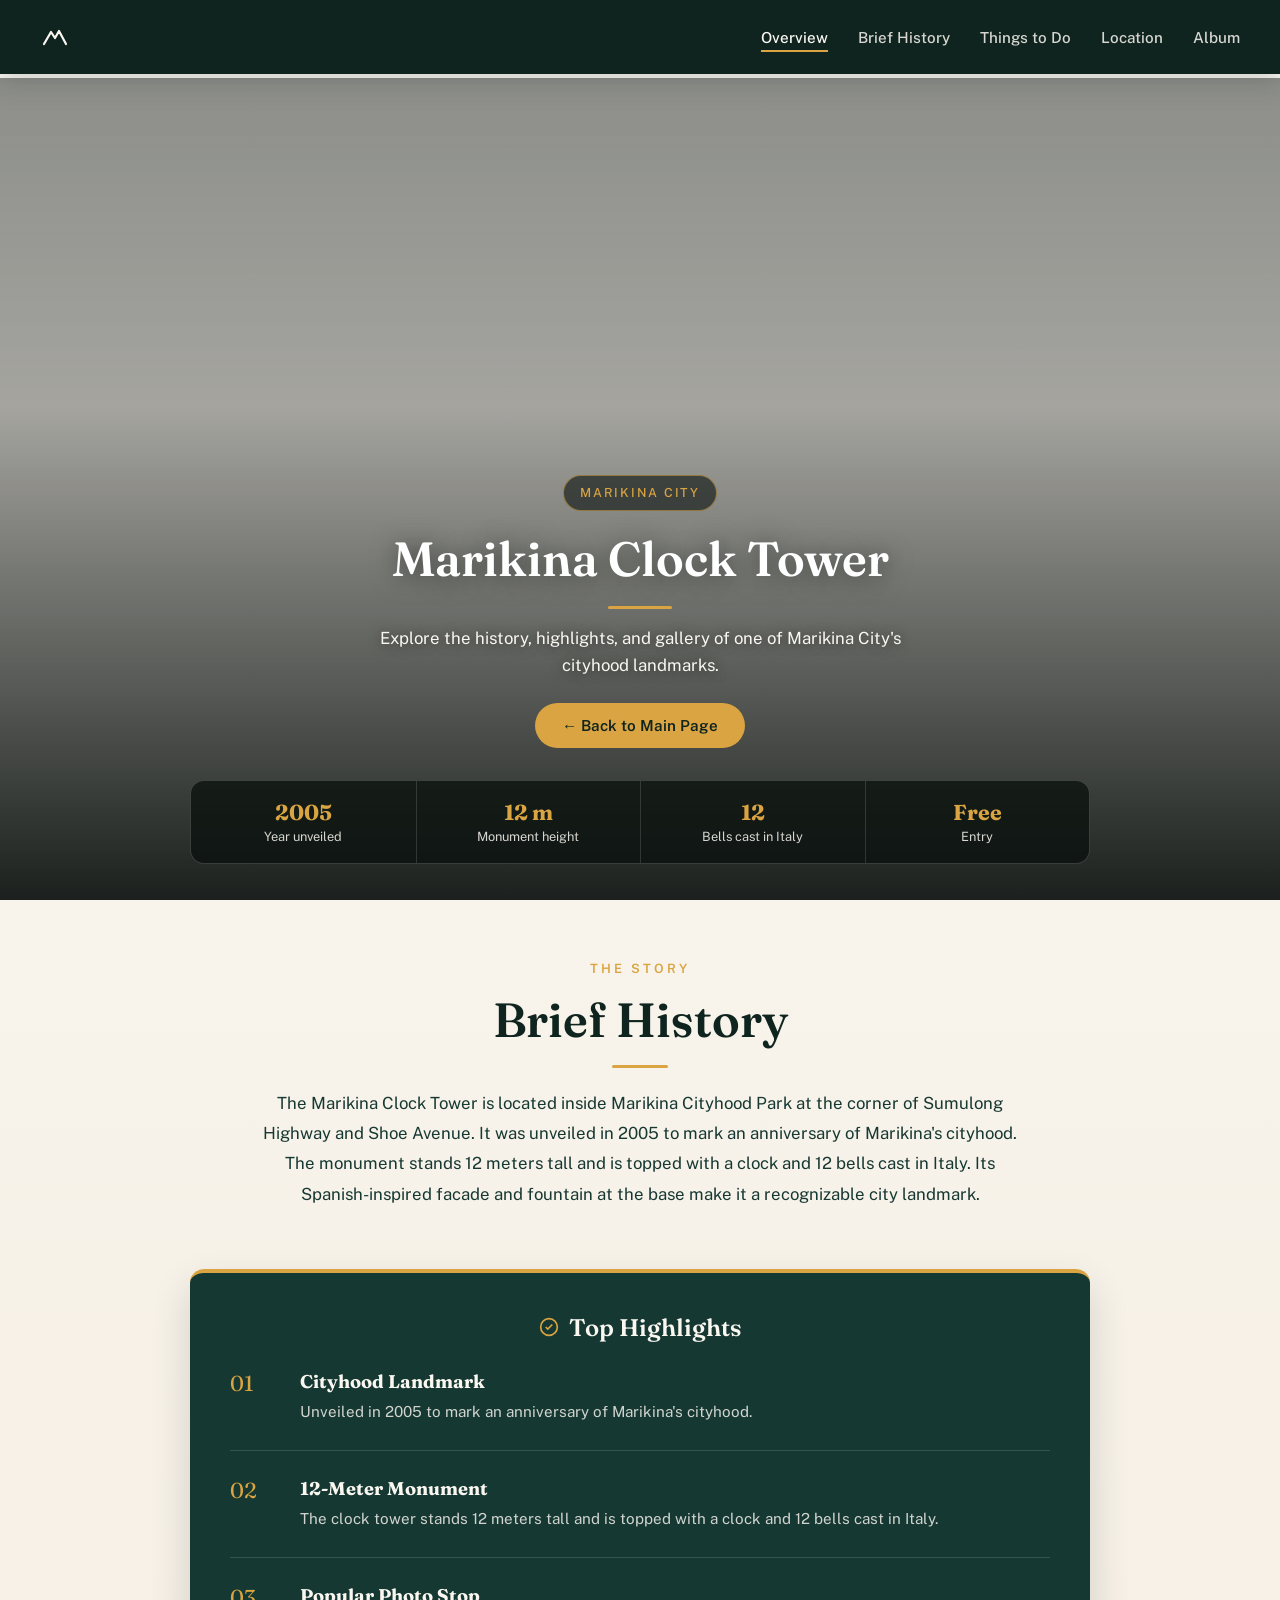
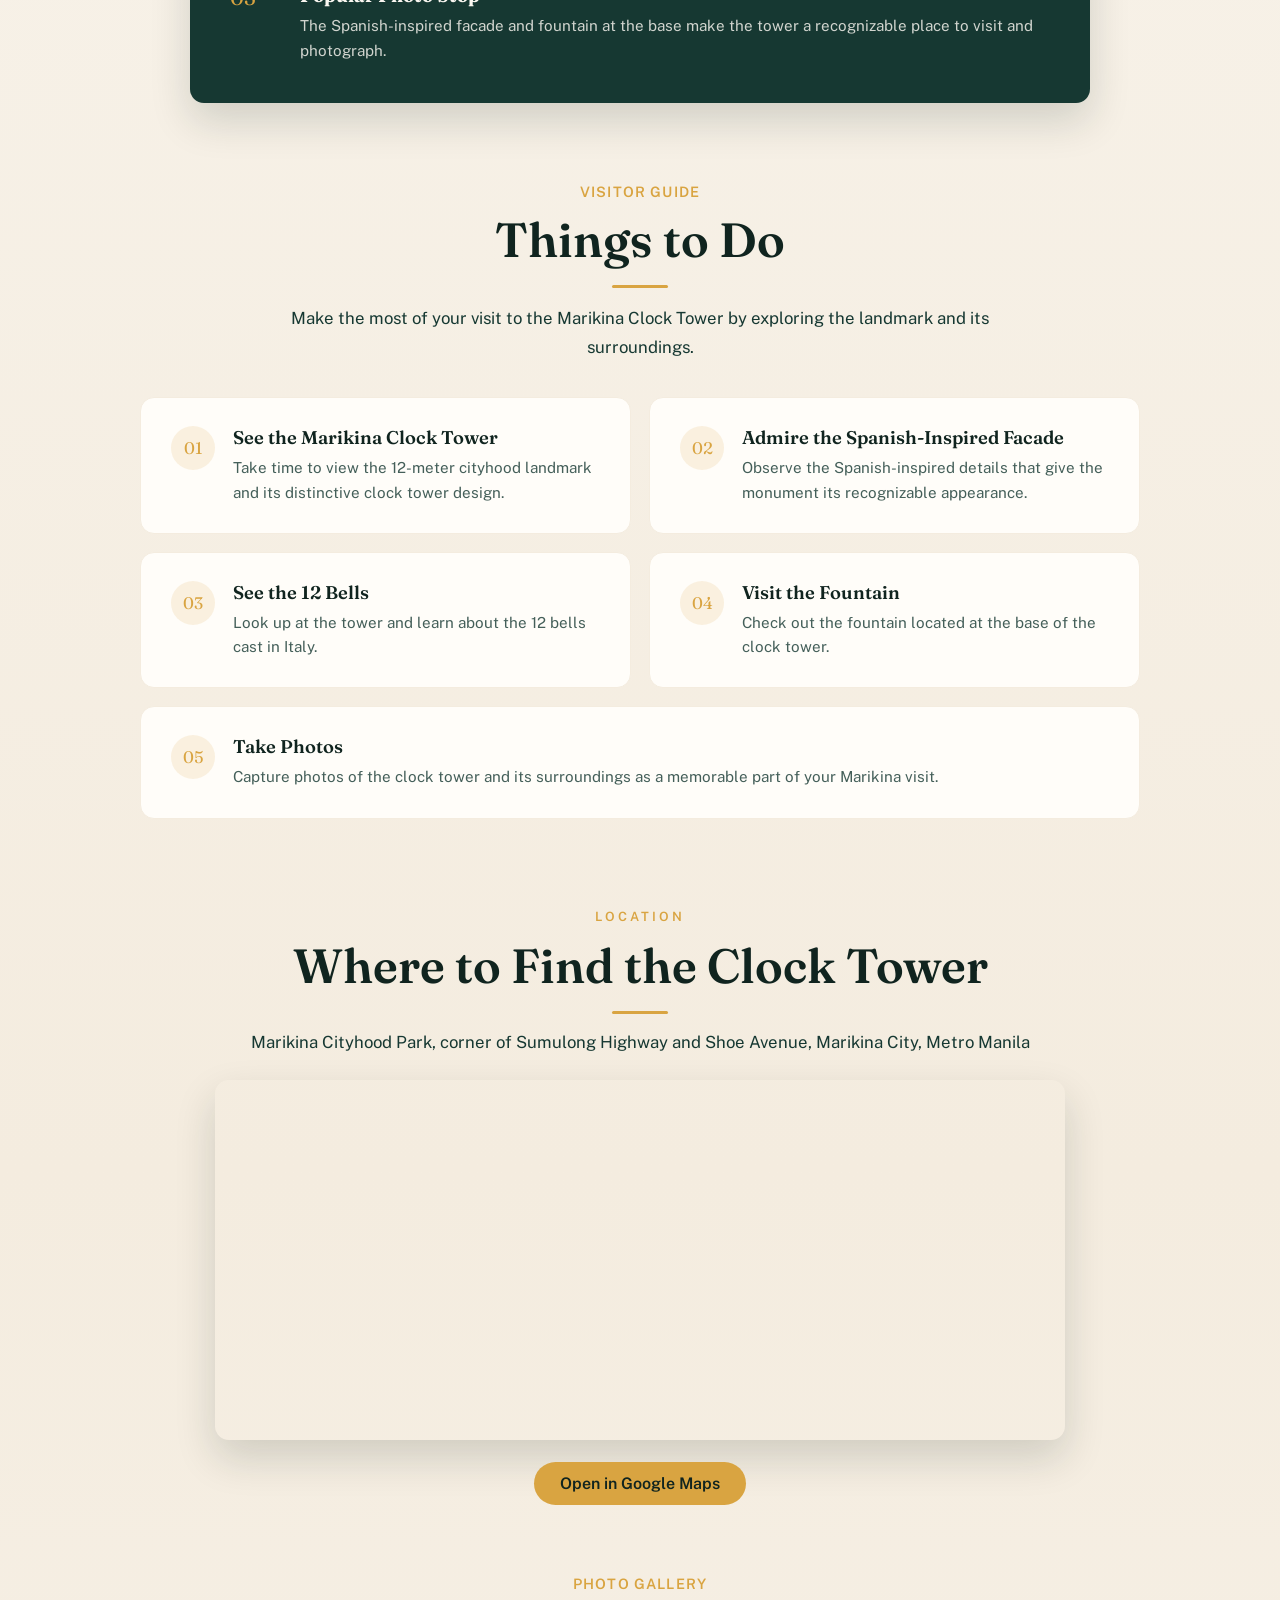
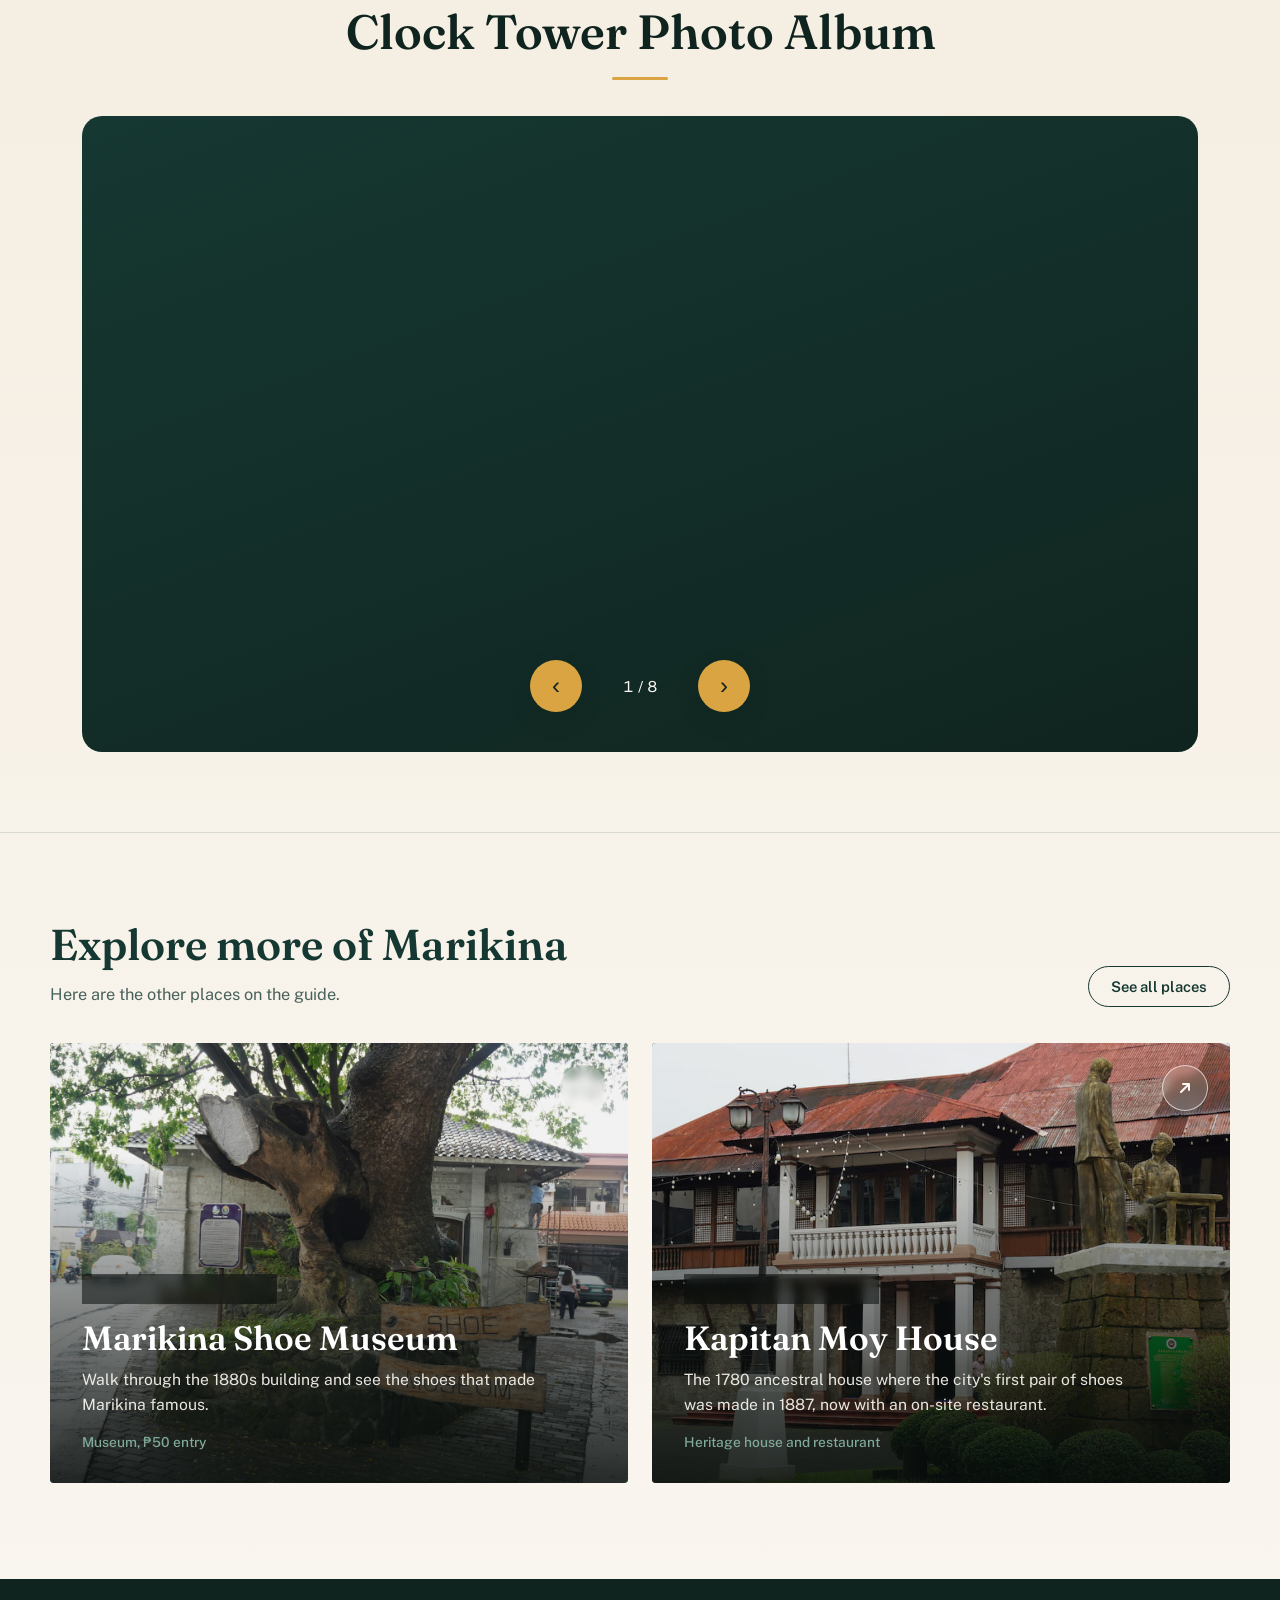
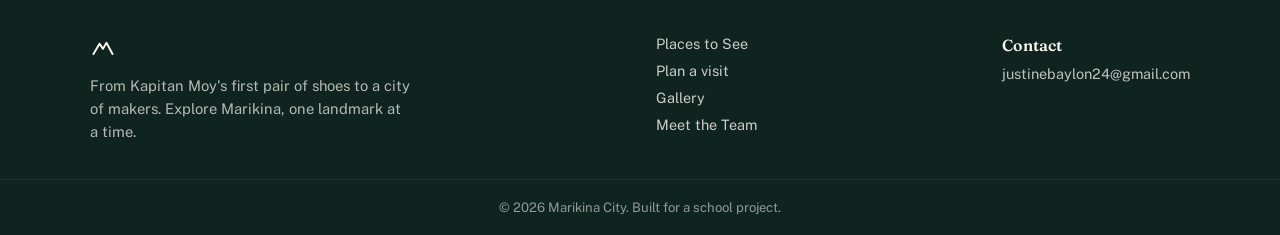
==== commit 1753fd3e: "Update print statement from 'jpg' to 'JPG'" ====
--- a/file/clocktowergallery.html
+++ b/file/clocktowergallery.html
@@ -803,14 +803,14 @@
 
   <div class="cf-stage reveal" tabindex="0" aria-label="Photo album, use arrow keys">
     <div class="cf-track" id="galleryTrack">
-      <div class="cf-card"><img loading="lazy" decoding="async" src="pictures/57.jpg" alt="Marikina Clock Tower visit — photo 1"></div>
-      <div class="cf-card"><img loading="lazy" decoding="async" src="pictures/58.jpg" alt="Marikina Clock Tower visit — photo 2"></div>
-      <div class="cf-card"><img loading="lazy" decoding="async" src="pictures/59.jpg" alt="Marikina Clock Tower visit — photo 3"></div>
-      <div class="cf-card"><img loading="lazy" decoding="async" src="pictures/60.jpg" alt="Marikina Clock Tower visit — photo 4"></div>
-      <div class="cf-card"><img loading="lazy" decoding="async" src="pictures/61.jpg" alt="Marikina Clock Tower visit — photo 5"></div>
-      <div class="cf-card"><img loading="lazy" decoding="async" src="pictures/62.jpg" alt="Marikina Clock Tower visit — photo 6"></div>
-      <div class="cf-card"><img loading="lazy" decoding="async" src="pictures/63.jpg" alt="Marikina Clock Tower visit — photo 7"></div>
-      <div class="cf-card"><img loading="lazy" decoding="async" src="pictures/64.jpg" alt="Marikina Clock Tower visit — photo 8"></div>
+      <div class="cf-card"><img loading="lazy" decoding="async" src="pictures/57.JPG" alt="Marikina Clock Tower visit — photo 1"></div>
+      <div class="cf-card"><img loading="lazy" decoding="async" src="pictures/58.JPG" alt="Marikina Clock Tower visit — photo 2"></div>
+      <div class="cf-card"><img loading="lazy" decoding="async" src="pictures/59.JPG" alt="Marikina Clock Tower visit — photo 3"></div>
+      <div class="cf-card"><img loading="lazy" decoding="async" src="pictures/60.JPG" alt="Marikina Clock Tower visit — photo 4"></div>
+      <div class="cf-card"><img loading="lazy" decoding="async" src="pictures/61.JPG" alt="Marikina Clock Tower visit — photo 5"></div>
+      <div class="cf-card"><img loading="lazy" decoding="async" src="pictures/62.JPG" alt="Marikina Clock Tower visit — photo 6"></div>
+      <div class="cf-card"><img loading="lazy" decoding="async" src="pictures/63.JPG" alt="Marikina Clock Tower visit — photo 7"></div>
+      <div class="cf-card"><img loading="lazy" decoding="async" src="pictures/64.JPG" alt="Marikina Clock Tower visit — photo 8"></div>
     </div>
 
   <div class="cf-controls">
@@ -834,7 +834,7 @@
     </div>
     <div class="em-grid">
       <a class="em-card reveal" href="shoegallery.html" style="--d:0.08s">
-        <img loading="lazy" decoding="async" src="pictures/-2.jpg" alt="Marikina Shoe Museum">
+        <img loading="lazy" decoding="async" src="pictures/-2.JPG" alt="Marikina Shoe Museum">
         <span class="em-go" aria-hidden="true"><svg width="18" height="18" viewBox="0 0 18 18" aria-hidden="true"><path d="M5 13 L13 5 M7 5 H13 V11" stroke="currentColor" stroke-width="2" fill="none" stroke-linecap="round" stroke-linejoin="round"/></svg></span>
         <div class="em-body">
           <span class="em-chip"><svg width="14" height="14" viewBox="0 0 24 24" fill="none" stroke="currentColor" stroke-width="2.2" stroke-linecap="round" stroke-linejoin="round" aria-hidden="true"><path d="M12 21s-6-5.2-6-10a6 6 0 1 1 12 0c0 4.8-6 10-6 10z"/><circle cx="12" cy="11" r="2.2"/></svg>Short ride to J.P. Rizal St.</span>
@@ -844,7 +844,7 @@
         </div>
       </a>
       <a class="em-card reveal" href="kapitanmoygallery.html" style="--d:0.18s">
-        <img loading="lazy" decoding="async" src="pictures/41.jpg" alt="Kapitan Moy Heritage House" style="--zoom:1.7; transform-origin:58% 52%">
+        <img loading="lazy" decoding="async" src="pictures/41.JPG" alt="Kapitan Moy Heritage House" style="--zoom:1.7; transform-origin:58% 52%">
         <span class="em-go" aria-hidden="true"><svg width="18" height="18" viewBox="0 0 18 18" aria-hidden="true"><path d="M5 13 L13 5 M7 5 H13 V11" stroke="currentColor" stroke-width="2" fill="none" stroke-linecap="round" stroke-linejoin="round"/></svg></span>
         <div class="em-body">
           <span class="em-chip"><svg width="14" height="14" viewBox="0 0 24 24" fill="none" stroke="currentColor" stroke-width="2.2" stroke-linecap="round" stroke-linejoin="round" aria-hidden="true"><path d="M12 21s-6-5.2-6-10a6 6 0 1 1 12 0c0 4.8-6 10-6 10z"/><circle cx="12" cy="11" r="2.2"/></svg>Short ride to J.P. Rizal St.</span>
@@ -1101,4 +1101,4 @@
 })();
 </script>
 </body>
-</html>+</html>
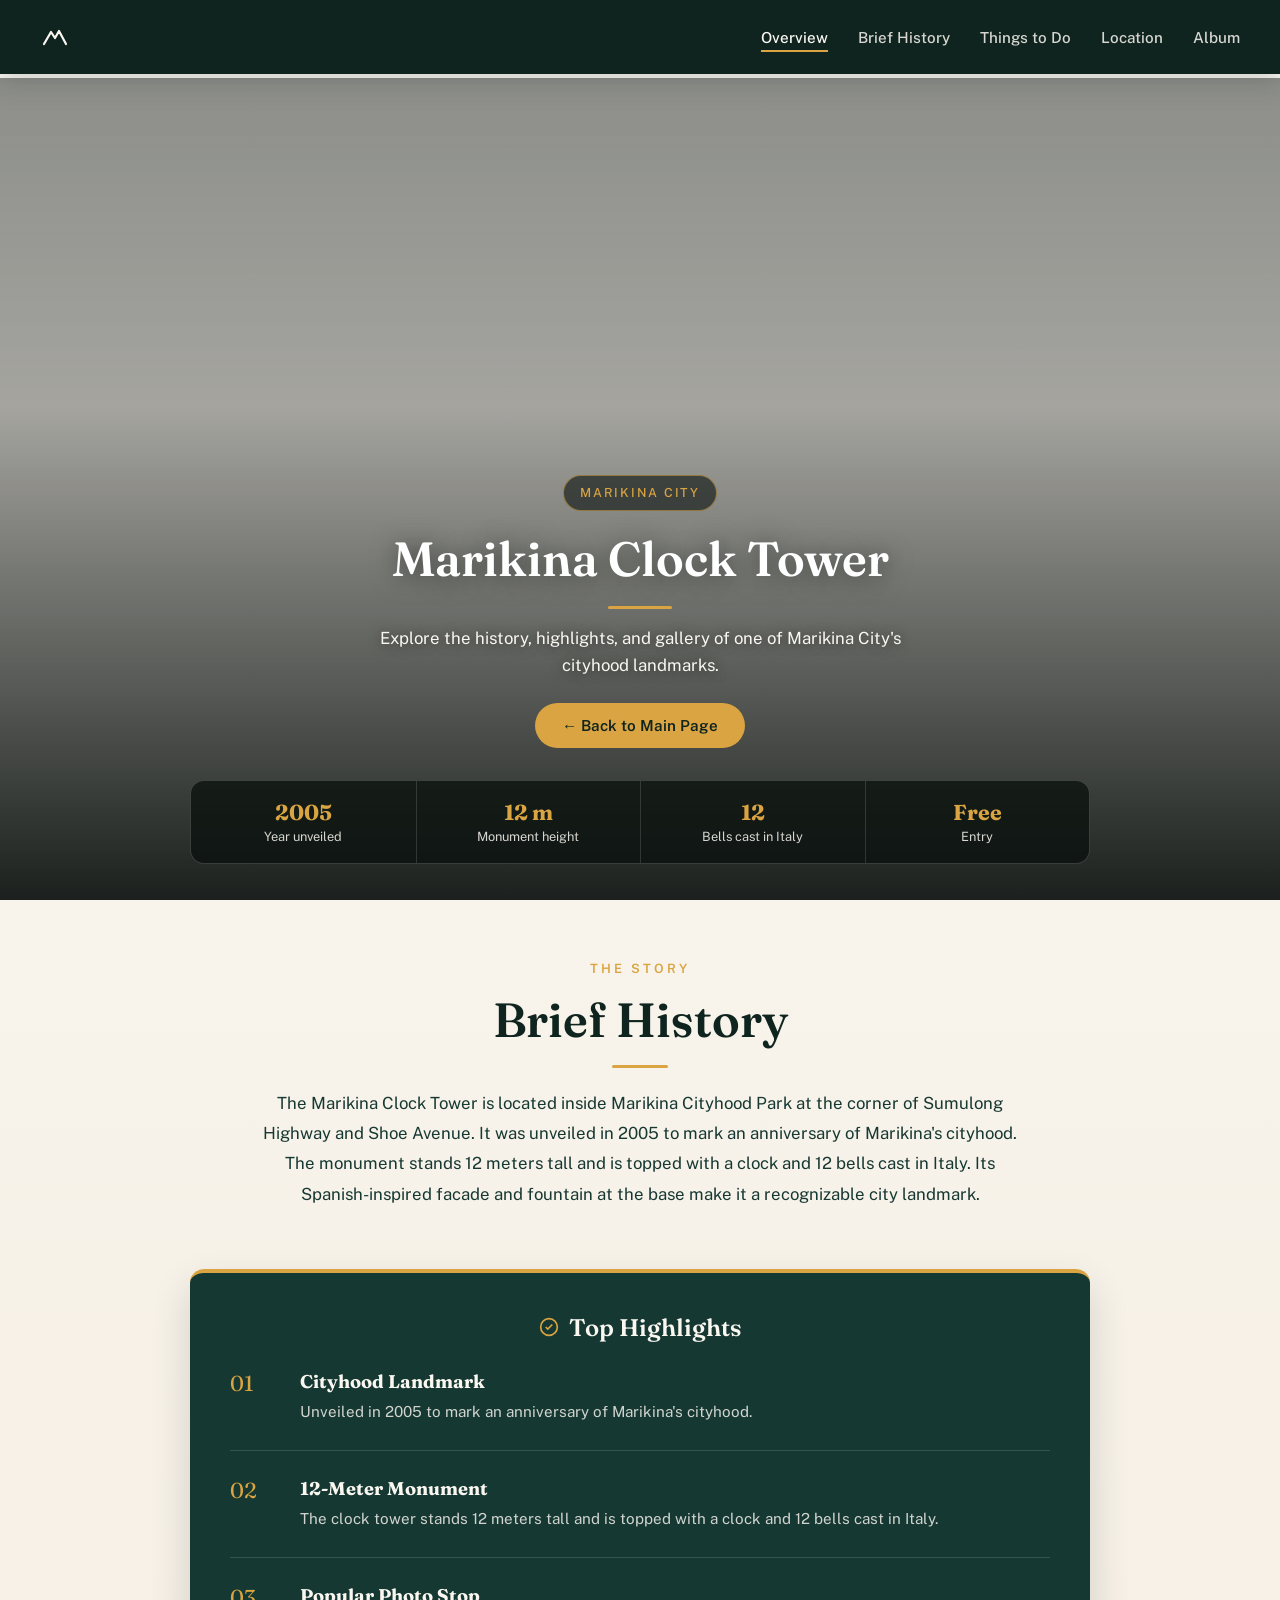
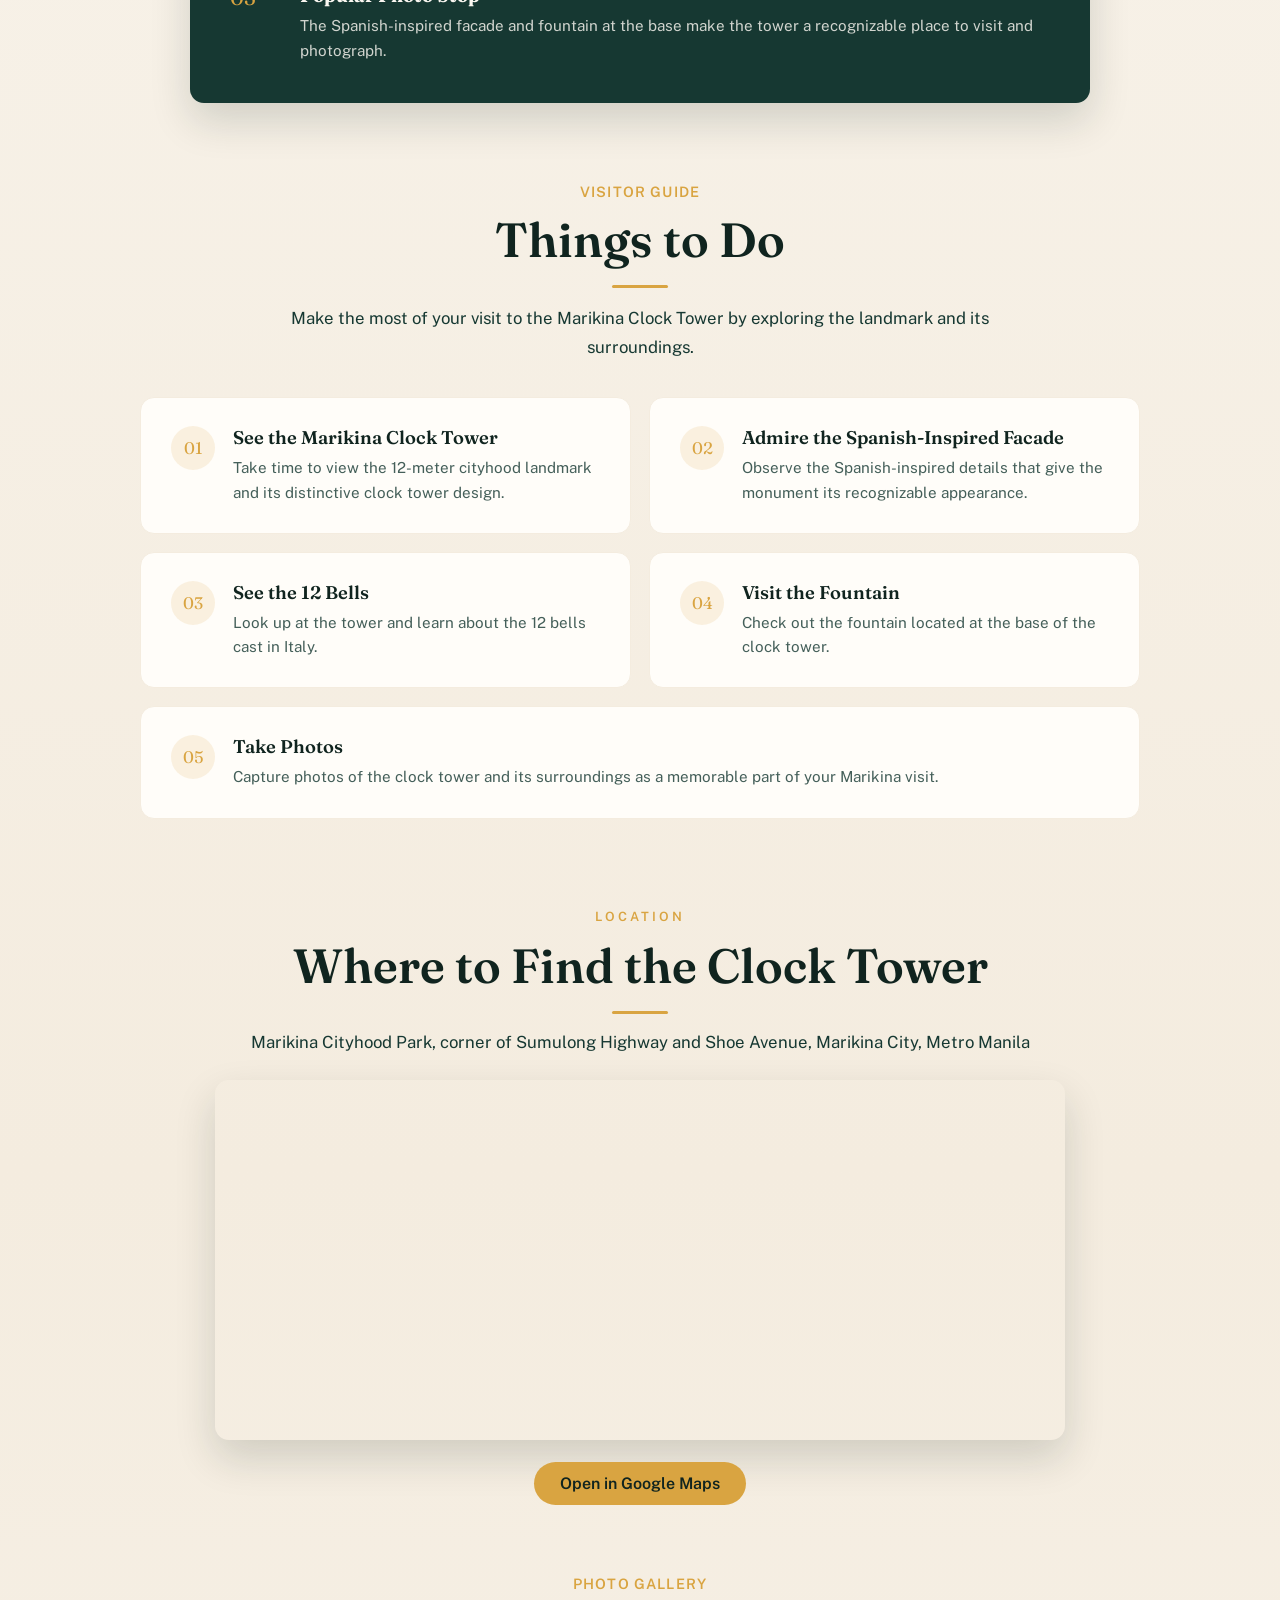
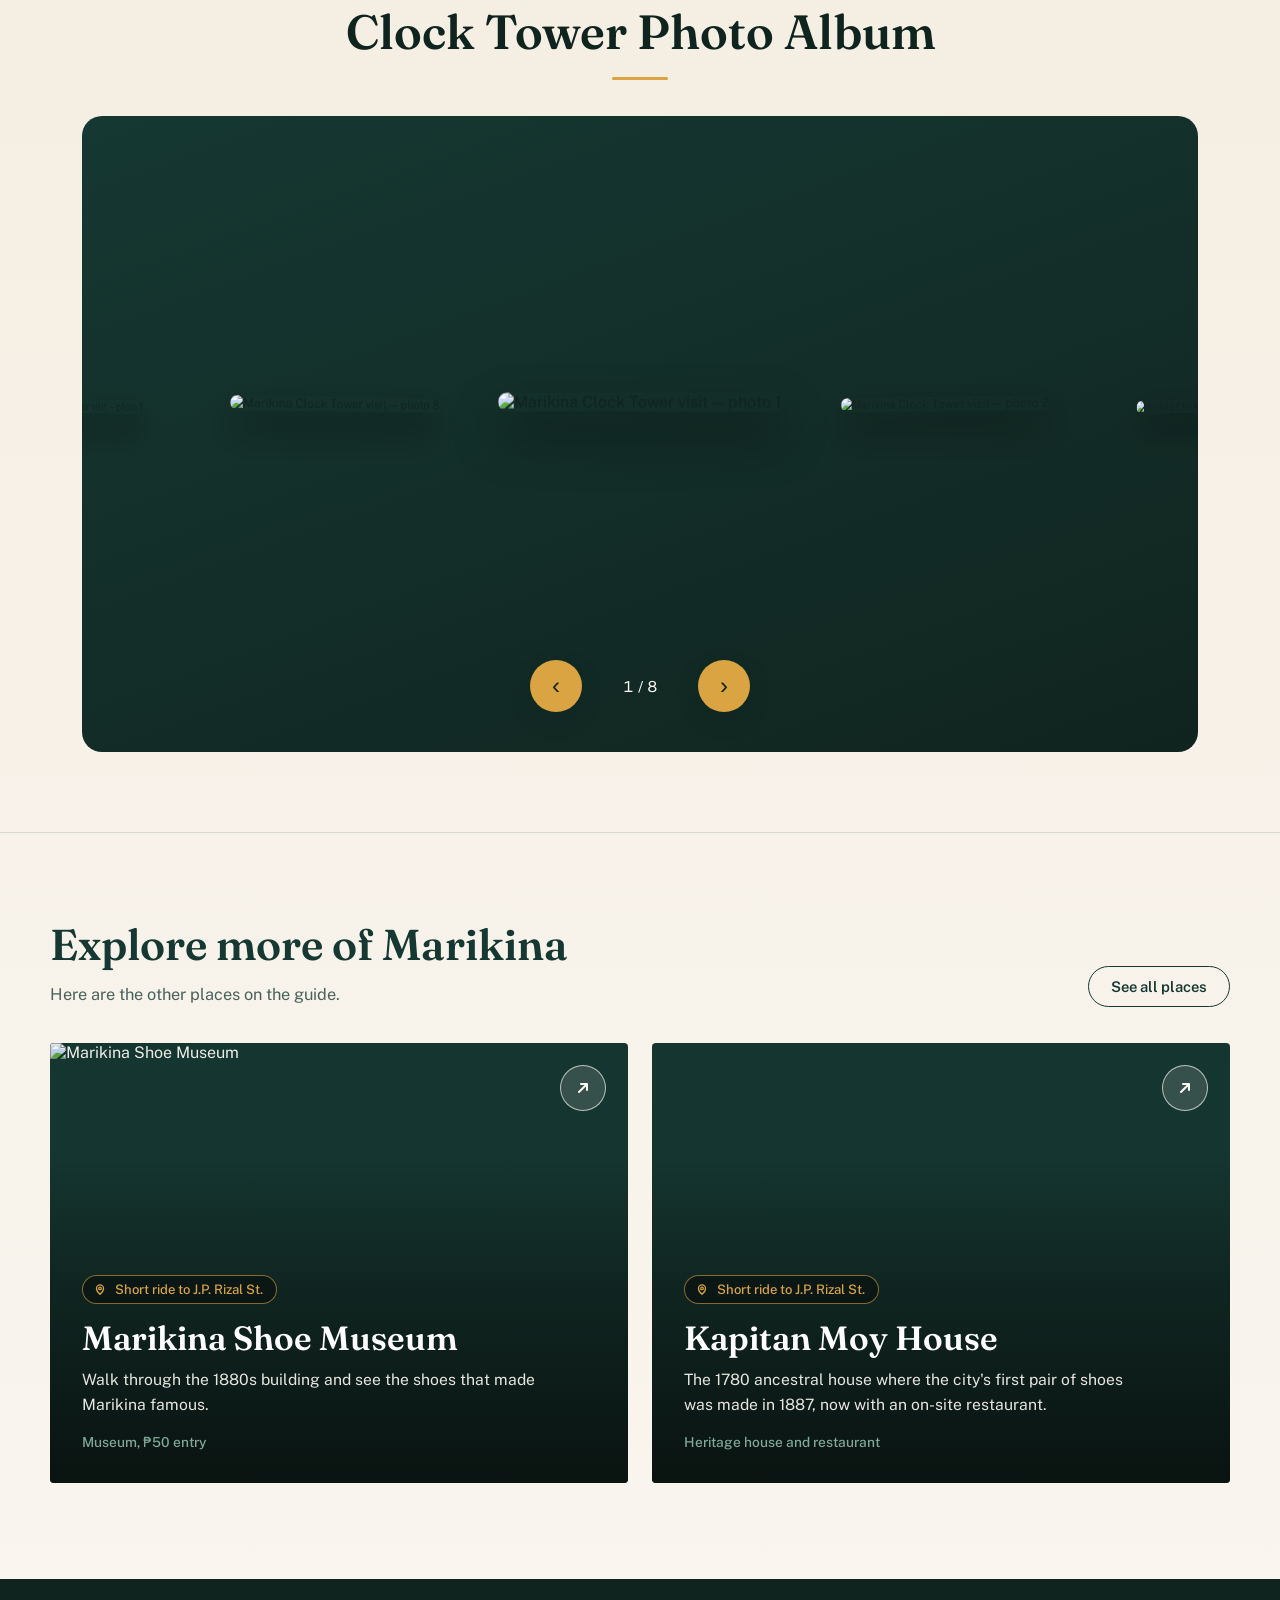
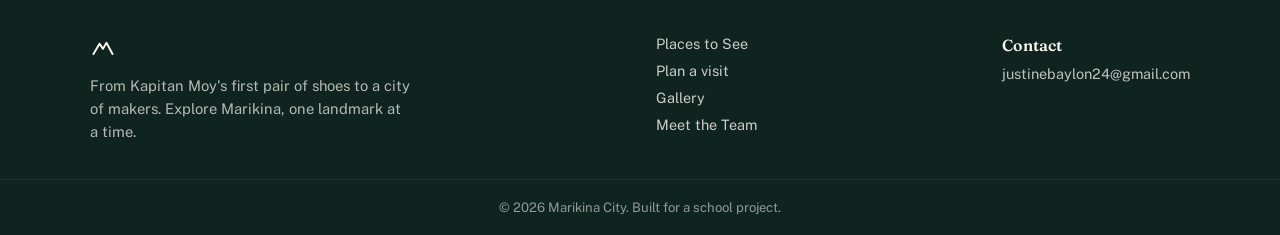
==== commit 24b66821: "back to orig" ====
--- a/file/clocktowergallery.html
+++ b/file/clocktowergallery.html
@@ -803,14 +803,14 @@
 
   <div class="cf-stage reveal" tabindex="0" aria-label="Photo album, use arrow keys">
     <div class="cf-track" id="galleryTrack">
-      <div class="cf-card"><img loading="lazy" decoding="async" src="pictures/57.JPG" alt="Marikina Clock Tower visit — photo 1"></div>
-      <div class="cf-card"><img loading="lazy" decoding="async" src="pictures/58.JPG" alt="Marikina Clock Tower visit — photo 2"></div>
-      <div class="cf-card"><img loading="lazy" decoding="async" src="pictures/59.JPG" alt="Marikina Clock Tower visit — photo 3"></div>
-      <div class="cf-card"><img loading="lazy" decoding="async" src="pictures/60.JPG" alt="Marikina Clock Tower visit — photo 4"></div>
-      <div class="cf-card"><img loading="lazy" decoding="async" src="pictures/61.JPG" alt="Marikina Clock Tower visit — photo 5"></div>
-      <div class="cf-card"><img loading="lazy" decoding="async" src="pictures/62.JPG" alt="Marikina Clock Tower visit — photo 6"></div>
-      <div class="cf-card"><img loading="lazy" decoding="async" src="pictures/63.JPG" alt="Marikina Clock Tower visit — photo 7"></div>
-      <div class="cf-card"><img loading="lazy" decoding="async" src="pictures/64.JPG" alt="Marikina Clock Tower visit — photo 8"></div>
+      <div class="cf-card"><img loading="lazy" decoding="async" src="pictures/57.jpg" alt="Marikina Clock Tower visit — photo 1"></div>
+      <div class="cf-card"><img loading="lazy" decoding="async" src="pictures/58.jpg" alt="Marikina Clock Tower visit — photo 2"></div>
+      <div class="cf-card"><img loading="lazy" decoding="async" src="pictures/59.jpg" alt="Marikina Clock Tower visit — photo 3"></div>
+      <div class="cf-card"><img loading="lazy" decoding="async" src="pictures/60.jpg" alt="Marikina Clock Tower visit — photo 4"></div>
+      <div class="cf-card"><img loading="lazy" decoding="async" src="pictures/61.jpg" alt="Marikina Clock Tower visit — photo 5"></div>
+      <div class="cf-card"><img loading="lazy" decoding="async" src="pictures/62.jpg" alt="Marikina Clock Tower visit — photo 6"></div>
+      <div class="cf-card"><img loading="lazy" decoding="async" src="pictures/63.jpg" alt="Marikina Clock Tower visit — photo 7"></div>
+      <div class="cf-card"><img loading="lazy" decoding="async" src="pictures/64.jpg" alt="Marikina Clock Tower visit — photo 8"></div>
     </div>
 
   <div class="cf-controls">
@@ -834,7 +834,7 @@
     </div>
     <div class="em-grid">
       <a class="em-card reveal" href="shoegallery.html" style="--d:0.08s">
-        <img loading="lazy" decoding="async" src="pictures/-2.JPG" alt="Marikina Shoe Museum">
+        <img loading="lazy" decoding="async" src="pictures/-2.jpg" alt="Marikina Shoe Museum">
         <span class="em-go" aria-hidden="true"><svg width="18" height="18" viewBox="0 0 18 18" aria-hidden="true"><path d="M5 13 L13 5 M7 5 H13 V11" stroke="currentColor" stroke-width="2" fill="none" stroke-linecap="round" stroke-linejoin="round"/></svg></span>
         <div class="em-body">
           <span class="em-chip"><svg width="14" height="14" viewBox="0 0 24 24" fill="none" stroke="currentColor" stroke-width="2.2" stroke-linecap="round" stroke-linejoin="round" aria-hidden="true"><path d="M12 21s-6-5.2-6-10a6 6 0 1 1 12 0c0 4.8-6 10-6 10z"/><circle cx="12" cy="11" r="2.2"/></svg>Short ride to J.P. Rizal St.</span>
@@ -844,7 +844,7 @@
         </div>
       </a>
       <a class="em-card reveal" href="kapitanmoygallery.html" style="--d:0.18s">
-        <img loading="lazy" decoding="async" src="pictures/41.JPG" alt="Kapitan Moy Heritage House" style="--zoom:1.7; transform-origin:58% 52%">
+        <img loading="lazy" decoding="async" src="pictures/41.jpg" alt="Kapitan Moy Heritage House" style="--zoom:1.7; transform-origin:58% 52%">
         <span class="em-go" aria-hidden="true"><svg width="18" height="18" viewBox="0 0 18 18" aria-hidden="true"><path d="M5 13 L13 5 M7 5 H13 V11" stroke="currentColor" stroke-width="2" fill="none" stroke-linecap="round" stroke-linejoin="round"/></svg></span>
         <div class="em-body">
           <span class="em-chip"><svg width="14" height="14" viewBox="0 0 24 24" fill="none" stroke="currentColor" stroke-width="2.2" stroke-linecap="round" stroke-linejoin="round" aria-hidden="true"><path d="M12 21s-6-5.2-6-10a6 6 0 1 1 12 0c0 4.8-6 10-6 10z"/><circle cx="12" cy="11" r="2.2"/></svg>Short ride to J.P. Rizal St.</span>
